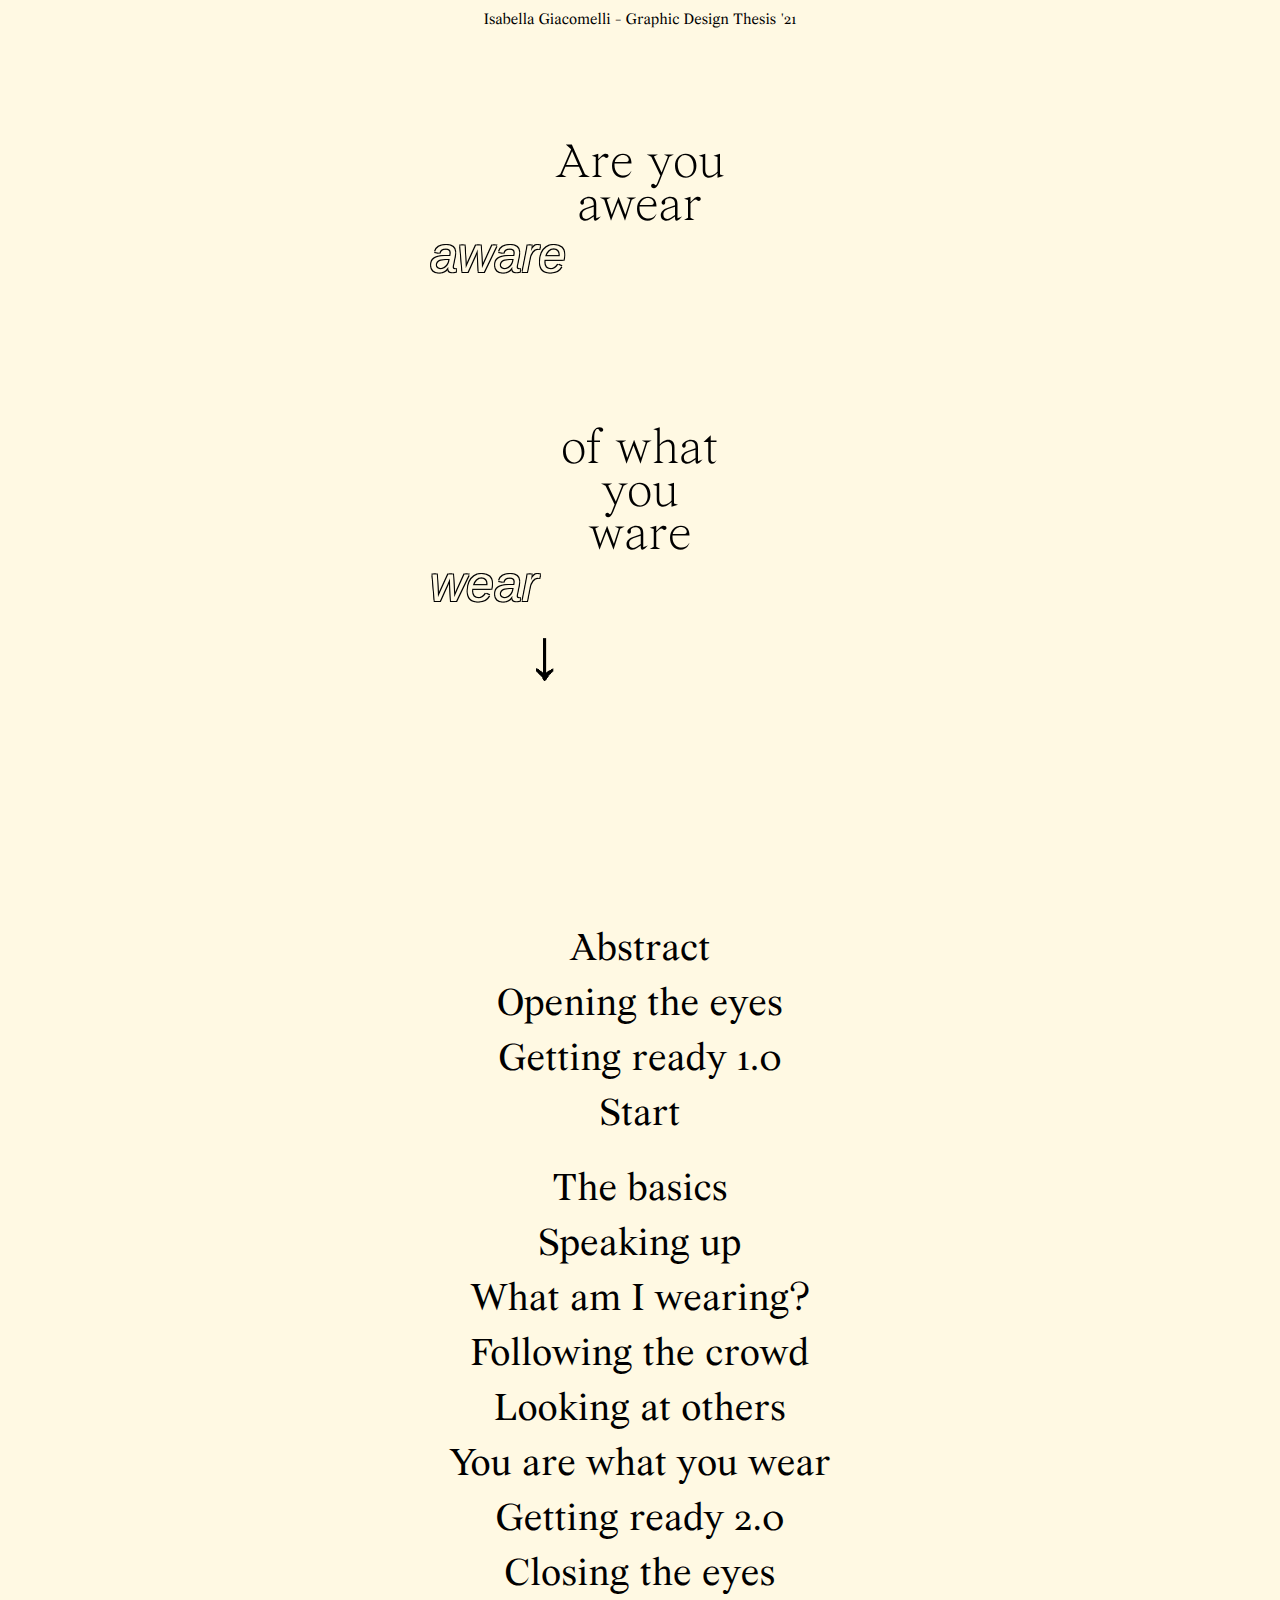
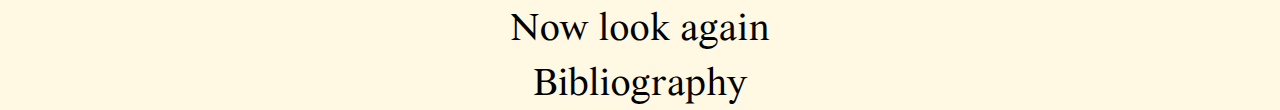
==== index.html @ 8731786d "Update index.html" ====
<!DOCTYPE html>
<html>

  <head>
    <!-- head section -->
    <meta charset="utf-8">
    <title>Are you aware of what you wear?</title>
    <meta name="viewport" content="width=device-width" />
    <link href="index.css" rel="stylesheet" />
    <script src="js/jquery3.5.1.min.js"></script>
    <!-- <link href="https://fonts.googleapis.com/css?family=Libre+Caslon+Text&display=swap" rel="stylesheet">
    <link href="https://fonts.googleapis.com/css?family=Archivo+Narrow&display=swap" rel="stylesheet">
    <link href="https://fonts.googleapis.com/css?family=Chivo&display=swap" rel="stylesheet"> -->
  </head>
  
  <body>

<!-- naar top van de pagina -->

<div class="bg-left"></div>
<section class="bg-container">
<div class="bg-left"></div>
</section>

    <div class="page-header">

    <nav>
<!--       <label for="drop" class="toggle">&#x2630;</label> -->
      <input type="checkbox" id="drop" />
          <ul class="menu">
              <li>
              <li><a href="#Abstract">Abstract</a></li>
              <li><a href="#Opening the eyes">Opening the eyes</a></li>
              <li><a href="#Getting ready 1.0">Getting ready 1.0</a></li>
              <li><a href="#Start">Start</a></li>
              <li><a href="#The basics">The basics</a></li>
              <li><a href="#Speaking up">Speaking up</a></li> -->
              <li><a href="#What am I wearing?">What am I wearing?</a></li>
              <li><a href="#Following the crowd">Following the crowd</a></li>
              <li><a href="#Looking at others">Looking at others</a></li> -->
              <li><a href="#You are what you wear">You are what you wear</a></li>
              <li><a href="#Getting ready 2.0">Getting ready 2.0</a></li>
              <li><a href="#Closing the eyes">Closing the eyes</a></li>
              <li><a href="#Now look again">Now look again</a></li>
              <li><a href="#References">References</a></li>
              <li><a href="#Bibliography">Bibliography</a></li>

          </ul>
    </nav>

    <div id="title-bar">Isabella Giacomelli - Graphic Design Thesis '21</div>
    </div>

      <!-- <div class="video-container">
        <video class="animation" playsinline autoplay muted preload loop><source src="images/opener.mp4"/></video>
      </div> -->

      <div class="landingpage">
        <h1>Are you<br>awear</h1>
        <div class="slide"><span><i>aware</i></span></div><br>
        <h1>of what<br>you<br>ware</h1>
        <div class="slide"><span><i>wear</i></span></div><br>
        <div class="arrowbig" id="slide-1"><img src="images/arrow.png" width="50" height="50"></div>
      </div>


    <div class="flex-container">
      <!-- DO NOT TOUCH BEFORE THIS-->

<div class="chapter chapter-title ">
  <h1>Abstract</h1></a></div>
<div class="panel">

        <p>The body represents an inseparable part of the human body that forms the basis of our being. Clothing is an element that is inextricably linked to humans and distinguishes us from other beings, we are the only creatures who make and wear clothes. We have the option and possibility to purchase a second skin, which can be varied endlessly, which gives us the opportunity to express ourselves visually.<br><br>
        We all dress according certain codes, written and unwritten, that have built-in rules about the message sent by what a person wears and how they wear it. As a general rule, clothing/dress should be chosen according to the type of audience, the event and the purpose. With those three key elements in mind we think of a way to representative in the for ourselves most comfortable way.<br><br>
        We as humans are constantly conscious about our clothing, even though we are not always aware of the decisions we make while dressing. Wearing certain kinds of clothes can affect the way we behave and change the way we think. The way we communicate in a society dominated by visual information is through visual information. When we want to understand our surroundings by visual information, our clothing is one of the most important, it comes a symbol of who you are and what you want.
        </p>
</div>

<div class="chapter chapter-title">
  <h1>Opening the eyes</h1></a></div>
<div class="panel">
  <p>
    From the perspective of a Graphic Designer, my perspective, the role and function of Graphic Design is, and always has been, communication. It contributes to the formation of social and cultural identities. Racial/ethic groups, age groups and gender groups are represented in Graphic Design, as well as how images and texts com- municate with different cultural groups. The meaning of the message within graphics as a form of communication depends on the interpretation both from the narrator and from the recipient.
<br><br>
    Knowing that is a certain form of communication that I use, I became more and more aware of another form of communication that I conscious and un- conscious use to convey a/my message.
<br><br>
    Knowing myself that I have a visual brain I often subconsciously attach a lot of value to visual communicative elements. By reading visually, I receive certain information that contains messages without having added verbal information. The starting point of my research is my own curiosity about telling a message through clothing, how I am aware of this behaviour of my own and how I can (learn to) understand the message sent by others. Through field observations, interviews and experiments with a diverse group of people around me, I think I can discover patterns that are underpinned by theoretical research. What is the origin of clothing, what rules do we adhere to, what certain choices the dressing process contains, why we wear what we wear, what our clothing says about us and how we convey and read this visual information.</i>

<div class="arrowside" id="slide-1"><img src="images/arrow-side.png" width="35" height="35"></div>
<div class="slider">
  <div class="slide, images3" id="slide-1"><img src="images/ik-spiegel.png"></div>
</div>
  <div class="image-footnotes"> Image 1.0: How I see myself before leaving the house, mirror reflection
  </div>
</div>

<div class="chapter chapter-title">
  <h1>Getting ready 1.0</h1></a></div>
<div class="panel">
  <p>
    While getting ready to go outside, I’m passing by 3 different mirrors in my house </a><sup>1</sup>, who all show a different perspective of the way I look because of the light, placement and shape of the mirror. I’m constantly conscious of the way I look, the way others will look at me and this visuali- sation is a freshly made memory in my head.
  <h2>
    Is this outfit representing my mood?<br>
    Am I not to coldly dressed when I go home at night?<br>
    Will this hat be comfortable on the bike?<br>
    Maybe I will cross some acquaintances on my way<br>
    Those shoes are a bit too big<br>
    What if this color combination will bore me after an hour?<br>
  </h2>
<br>

<div class="images"><img src="images/dress-up.jpg">
  <div class="image-footnotes"> Figure 1.0: the dress up process of getting ready for the day
</div>

  <p>
    And a 100 things added to this makes me wonder why I am so aware of what I’m wearing and why it bothers me that everything has to be ‘good’. For me, it is not even about the ‘good looking’ or ‘trendy’ but more about the combination if it fits my mood and the relevant social occasion.<br>
  </p>
  <h2>
    <i>‘Go dress up in a nice way to go to your grandparents today!’<br>
    ‘I’ll wear my chique dress to go out for dinner tonight.’<br>
    ‘Those old jeans are perfect for today’s gardening.’<br>
    ‘Is this outfit weird enough for this art party?’ <br>
    ‘The dress makes the woman.<sup>2</sup>’ <br></i>
  </h2>
    <p>Have you ever noticed that we, conscious or unconscious, dress in a way that suits our surroundings? We adjust our way of dressing to another person, place or event based on written and unwritten dress codes in fashion language. Some of the codes are facts and clearly written but most of them are not factual and even self-acting. Clothing is a way to express ourselves, a way of nonverbal communication, just like spoken language but based on visuals and interpretation.
  </p>
  <div class="image-footnotes">
    — <br><sup>1</sup> The passing mirrors are a representation of the eyes that read physical non-verbal information.<br>
    — <br><sup>2</sup> General things that are mentioned and/or thought in life regarding dressing up.<br>
</div>
</p>
</div>
</div>


<div class="chapter chapter-title ">
  <h1>Start<h1></a></div>
<div class="panel">
  <p>
    Clothing has been created as a need to protect humankind from external climatic conditions and changes (a physical need), adornment and identification (psychological need), and modesty and status (social need). The first traces of dressing can be found 100.000 years BC, this has been shown by the discoveries of ancient cave drawings, statues and remains of the materials used for making the skin covering: clothing.<sup>3</sup> According to archaeologists and anthropologist the first clothes were made from nature elements: grasses and leaves, animal skins and furs and bones and shells. Clothing was draped or tied and leather sew together by needles made out of animal bone. The sewing methods developed over time and individual items we’re made for costumers, followed by inventing the sewing machine, at this time the ready-made clothing industry took off. At a time when visual communication seems to overtake verbal communication, in the way that a visual message is communicated and understood more quickly and easily than an actual verbal message, there is increasing interest in the aspect of clothing as one of the means to achieve this. Clothing and fashion have become a kind of two-unity, in which the form is translated into clothing, which makes fashion more voluminous.
  </p> 

<div class="arrowside" id="slide-1"><img src="images/arrow-side.png" width="35" height="35"></div>
<div class="slider">
  <div class="slide, images3" id="slide-1"><img src="images/slider-.png"></div>
</div>
<div class="image-footnotes">
    Image 2: Oldest trousers, 4,000 years old from China.<br>
    Image 3: Oldest Sweater from 1,7000 years ago found in Norway, 2013.<br>
    Image 4: Left overs from first skirt found. 5,900 years ago.<br>
    Image 5: Oldest bra and panties from 600 years ago. Found in Austria, 2008.
</div><br><br>

  <p>
    <h2><i>'The own body is accidental for human. What he has, he can and can not be. He can adopt very different attitudes towards what he has in terms of physicality. His body and its properties appeal to him to seek and develop the design of his existence in a particular direction. In combination with a personal choice for a way of life, this leads to a specific behavioural pattern.'</i><br>
    Prof. Buijtendijk - de Vrouw.<sup>4</sup>
    </h2>
  </p>
<br><br>
  <p>
    The need for covering the body was followed by human motivation for giving aesthetic meaning/sense to garments. Next to covering and embellishing the body, humans came up with another reason to wear clothing: To communicate in a non-verbal way about their cultural identity including their community or country of origin at any given historical period. A complet set or garments including ornaments and hairstyle was invited: costumes. The costume is the distinctive style of dress of an individual or group that reflects their class, gender, profession, ethnicity, nationality, activity or epoch. The term also traditionally described typical appropriate clothing for certain activities, such as riding costume, swimming costume, dance costume, and evening costume. The appropriate and acceptable costume is subject to changes in fashion and local cultural norms.
  </p>
<br><br>
    <h2><i>'High heels, necked down waistlines, wide shoulder lines and tight skirts. The shops are full of these uncomfortable clothes, in which not to cycle, walk and live a normal life. Fifty years ago we threw off the corset and now it is ready for us again. It seemed so nice to go in the right direction. The fashion was no longer conceived in Paris, but came from the street.'</i><br>
    — Erna van den berg in feminist monthly magazine OPZIJ<sup>5</sup></h2>
<br><br>
    
    <table class="Table">
<tbody>
<tr>
    <td>1. Cultural aspects</td>
    <td>Gender differentiation, social status, religion, contemporary clothing, western dresscode, spread of western styles, ethic and cultural heritage, sports and activity, fashion</td>
</tr>
<tr>
    <td>2. Political issues</td>
    <td>Working conditions in the garments industry, fur</td>
</tr>
<tr>
    <td>3. Life cycle</td>
    <td>Clothing maintenance, laundry/ironing/ storage, non-iron, mending, recycling, global trade</td>
</tr>
</table>
</p>
<div class="image-footnotes"> Figure 2.0: Influencial elements regarding clothing behaviour.</div><br>

  <div class="image-footnotes">
    — <br><sup>3</sup> Clothing refers to items worn to cover the body; terms such as apparel are synonymous. Clothing however must be distinguished from terms such as dress, costume, adornment and fashion which embrace a wider range of items and activities such as body painting and cosmetics. <i>(Encyclopedia of Evolutionary Psychological Science), 2019 Ian Gilligan</i><br>
    — <br><sup>4</sup> De Vrouw was a Belgian-Dutch socialist-feminist magazine, <i>founded by Emilie Claes and Nellie van Kol on June 15, 1893.</i><br>
    — <br><sup>5</sup> OPZIJ Magazine is a radical feminist magazine, <i>founded by Wim Hora Adema (1914-1998) and Hedy d’Ancona (1937) in 1972.</i><br>
  </div>

</div>
</div>





<div class="chapter chapter-title">

  <h1>The basics<h1></a></div>
<div class="panel">
  <p>
  <h2>
    <i>'One is never over-dressed or under-dressed with a Little Black Dress.'</i><br>
    — Karl Lagerfeld
<br><br>
    <t>'What you wear is how you present yourself to the world, especially today, when human contacts are so quick. Fashion is instant language.'<br>
    — Miuccia Prada
<br><br>
    <i>'Style is something each of us already has, all we need to do is find it.'</i><br>
    — Diane von Furstenberg
<br><br>
    <i>'Fashion is the armor to survive the reality of everyday life.'<br></i>
    — Bill Cunningham
<br><br>
    <i>'Anyone can get dressed up and glamorous, but it is how people dress in their days off that are the most intriguing.”</i><br>
    — Alexander Wang
<br><br>
    <i>'I always find beauty in things that are odd and imperfect, they are much more interesting.'</i><br>
    — Marc Jacobs
<br><br>
    <i>'Fashion you can buy, but style you possess. The key to style is learning who you are, which takes years. There’s no how-to road map to style. It’s about self expression and, above all, attitude.'</i><br>
    — Iris Apfel
<br><br>
    <i>'In order to be irreplaceable one must always be different.'</i><br>
    — Coco Chanel
<br><br>
    <i>'Elegance is not standing out, but being remembered.'</i><br>
    — Giorgio Armani
<br><br>
    <i>'The way I dress depends on how I feel. I never have to psych myself up. Usually it just feels like it works.<sup>6</sup>'</i><br>
    — Rihanna
  </h2>
  </p>
</span>

  <p>
    Dress codes are a set of written, and more often unwritten, rules with regard to clothing. They are created out of social perceptions and norms, and vary based on purpose, circumstances, and occasions. Different societies and cultures are likely to have different dress codes, Western dress codes being a prominent example. 
<br><br>
    Dress codes have determined how we dress and what we wear for centuries and have aimed to create a sense of status or uniformity but can also hinder self expression. Throughout history both written and unwritten dress codes have come and gone either from being challenged or phasing out. Zooming in on western dress codes<sup>7</sup> about what kind of clothes are worn for what occasion that are traditionally categorised into formal wear, semi-formal wear and informal wear.
<br><br>

<div class="images"><img src="images/Dresschart.jpg">
  <div class="image-footnotes"> Figure 3.0: First appearance of Fashion’s dress chart, February 1902. British Library.
  </div>
</div>
<p>
    Ceremonial dress, military uniform, religious dress, academic dress and costume that are appropriate for formal occasions and are generally permitted in addition to the respective dress codes known for many and are generally permitted as additional and / or alternative exceptions to the uniformity.
<br><br>
    When our day consists of different situations and occasions, it often happens that we have to switch between certain dress codes, for example between home and at work. This often unconscious ability is the result of cultural adaptation. Certain clothing regulations have built-in rules or signals that indicate which message the clothing we wear communicates and how this message is then read by the recipient. This message provides indications of the wearer's gender, income, occupation and social class, political, ethnic and religious beliefs, attitudes towards comfort, fashion, traditions, gender expression, marital status, sexual availability and sexual orientation. Clothing communicates multiple social messages, including establishing or pretending a particular personal or cultural identity, establishing, maintaining or defying norms and values in social groups, and valuing comfort and functionality.
</p>
<br><br>

<table class="Table">
  <thead>
<tr>
    <th>Formality</th>
    <th>Typical events</th>
</tr>
</thead>
<tbody>
<tr>
    <td>Formal wear i.e. “Full dress”</td>
    <td>Weddings, state dinners and affairs, formal balls, royal events, etc.</td>
</tr>
<tr>
    <td>Semi-formal wear i.e. “Half dress”</td>
    <td>Theatre opening nights, charity balls, holidays etc.</td>
</tr>
<tr>
    <td>Informal wear i.e. “Undress”</td>
    <td>Diplomatic and business meetings, many social occasions, everyday wear</td>
</tr>
<tr>
    <td>Casual wear</td>
    <td>Mostly based on unwritten dress codes</td>
</tr>
</table>
<div class="image-footnotes"> Figure 4.0: Dresscodes.</div>
<br><br>

<div class="arrowside" id="slide-1"><img src="images/arrow-side.png" width="35" height="35"></div>
<div class="slider">
  <div class="slide" id="slide-1">
<table class="Table" style="margin-left:4%">
  <thead>
<tr>
    <th>Formality</th>
    <th>Day</th>
    <th>Evening</th>
    <th>Military</th>
    <th>Ladies</th>
    <th>Supplementary</th>
</tr>
</thead>
<tbody>
<tr>
    <td>Formal wear i.e. “Full dress”</td>
    <td>Morning dress</td>
    <td>White tie</td>
    <td>Full dress uniform</td>
    <td>Ball gown</td>
    <td>Ceremonial dress, religious clothing, folk costumes, orders and medals, etc.</td>
</tr>
<tr>
    <td>Semi-formal wear i.e. “Half dress”</td>
    <td>Black lounge suit</td>
    <td>Black tie</td>
    <td>Mess dress uniform</td>
    <td>Evening gown</td>
    <td></td>
</tr>
<tr>
    <td>Informal wear i.e. “Undress”</td>
    <td>Suit</td>
    <td>Suit</td>
    <td>Service dress uniform</td>
    <td>Cocktail dress</td>
    <td></td>
</tr>
<tr>
    <td>Casual wear</td>
    <td>Anything considered inappropriate for more formal occasions</td>
    <td></td>
    <td></td>
    <td></td>
    <td></td>
</tr>
</tbody>
</table>
</div>
</div>
<div class="image-footnotes"> Figure 4.1: Dresscodes.</div>
</p>

  <div class="image-footnotes">
    — <br><sup>6</sup>Selection of quotes from The 80 Greatest Fashion Quotes of All Time. <i>Harpers Bazaar (2020)</i><br>
    — <br><sup>7</sup> Western dress codes are dress codes in Western culture governing what garments are worn together and in what setting.<br>
  </div>

</div>
</div>




<div class="chapter chapter-title ">
  <h1>Speaking up</h1></a></div>
<div class="panel"> 
<p> 
    The body represents the only support or shelter that a person can rely on, it is an inseparable part of the human body that forms the basis of our being. Malinowski<sup>8</sup> (anthropologist wrote on ethnography, social theory, and field research) says clothes are used for protection while clothes can be functional, like work clothes can offer protection and fit the specific needs of the work environment.(quote) But what kind of meaning do we give to clothes nowadays and what are we communicating with the clothes we wear?
</p>
<br>

<div class="arrowside" id="slide-1"><img src="images/arrow-side.png" width="35" height="35"></div>
<div class="slider">
  <div class="slide, images3" id="slide-1"><img src="images/slider-2.png"></div>
</div>
<div class="image-footnotes">
    Image 6.0: People showing non-verbal communication with their visual appareance and bodylanguage.
</div><br><br>

<p>
    Clothing, dress, is an aspect of non-verbal communication<sup>9</sup>, existing out of clothing as in textile, jewellery, bags, hats and glasses. Clothing communicates nonverbally clues about a persons personality, background and social status, it can demonstrate your culture, mood, level of confidence, interests, age, authority, values and sexual identity.
<br><br>
    Through clothing, non-verbal communication takes the first step in our lives, showing our appearance and representing our subjective inner world. We communicate with others, show acceptance or rejection, make people understand that something is likeable or social through clothing. With clothing, we transfer information between the messenger and the recipient through visual messages such as symbolism or a specific clothing culture. In this way, messages and information about ourselves are visually sent and received. The meaning of the private and public space is linked to clothing, it represents the relationship between person and personality through clothing, which is inextricably linked to the environment and surroundings. By observing and analysing the relationship between person and society, it becomes clear that clothing, and wearing it, belongs to the medium of interaction between body and society. The national, wealth and status background of a particular person can be visually noticeable by wearing certain clothes. In this, certain attitudes and affinities can be pointed to different lifestyles such as specific cultural, professional and artistic.

<div class="images"><img src="images/non-verbal2.jpeg">
  <div class="image-footnotes"> Image 7.0: Goths showing non-verbal communication.
  </div>
</div>

  <div class="image-footnotes">
    — <br><sup>8</sup> Bronisław Kasper Malinowski (Polish: 7 April 1884 – 16 May 1942) was an anthropologist whose writings on ethnography, social theory, and field research were a lasting influence on the discipline of anthropology.</i><br>
    — <br><sup>9</sup> Non-verbal communication is communication that does not involve words, such as body language, tone of voice, and gestures.<br>
  </div>

</div>



<div class="chapter chapter-title ">
  <h1>What am I wearing?<h1></a></div>
<div class="panel">
  <p>
    I am always aware of what I am wearing, even if it is a 'I don't care' kind of day, I am still aware of 'not caring' about my surroundings. We, as humans, are constantly aware of our garments and what we communicate with them towards ourselves and our surroundings<sup>10</sup>.
<br><br>    
    As part of my research I contacted 30 people around me to send in pictures of their looks/outfit 7 days in a row. The only information that I gave them was to send me a picture before leaving their current location with some extra information about their destination. The images combined are giving insights to what the same person is wearing on 7 different days, but also what 30 different people are wearing on the same day.<sup>11</sup>
<br><br>
    Taking in account that this research is done in July 2020, in the middle of a pandemic and summer break. It clearly emerges in this visual study that most of the people work from home or go out to enjoy a hot summer-day.
<br><br>

<div class="img-zoom-container">
  <div class="scroll-image">
    <img id="myimage" src="images/7days-collage-all.png"></div>
    <div id="myresult" class="img-zoom-result"></div>
  </div>
  <div class="image-footnotes"> Image 9.0: Outfits before leaving the house, 30 people, 7 days.
  </div>

<!-- <div class="arrowside" id="slide-1"><img src="images/arrow-side.png" width="35" height="35"></div>
<div class="img-zoom-container">
  <div class="slider">
  <div class="slide, images3" id="slide-1"> <img id="myimage" src="images/7days-collage-all.png"></div>
</div>
  <div id="myresult" class="img-zoom-result"></div>
  <div class="image-footnotes"> Image 9.0: Outfits before leaving the house, 30 people, 7 days.
  </div>
</div> -->

<p>
    By asking to take a picture before going out of the house and mention the destination this gives me, the reader of the images, enough information and space to analyse the unconscious clothing behaviour. Questions asking while reading the images:
<h2>
    Who is the person?<br>
    Where is the person?<br>
    What is the time?<br>
    What is the weather like?<br>
    What is their destination?<br>
    What is the person wearing?<br>
    Does it look comfortable?<br>
<br><br>
    Overarching:
<br>
    is the person aware of what they are communicating with the clothing?
</h2>
  </p>

  <p>
<div class="arrowside" id="slide-1"><img src="images/arrow-side.png" width="35" height="35"></div>    
<div class="slider">
  <div class="slide, images3" id="slide-1"><img src="images/7days22.jpg"></div>
</div>
    <div class="image-footnotes">
    Image 9.0: Outfit before leaving the house, 7 days, Sep
    <br><br> Sep - Monday
<br>
    <i>“Okay my day consists of a meeting and skating, so it shouldn’t be too crazy and comfy. I like light, simplistic clothes, so usually a white shirt and light pants. Airforce 2 are SB’s, so perfect for skating. Since I am going to the skate park later, I brought a sweater (of course also light). And to top it off 2 lil chains for the bling”</i>
<br>
    <br> Sep - Tuesday
<br>
    <i>"Today I was editing at home. That was in my pyjamas, so no photo in the morning today. It is also a hot day, so I am wearing my shorts. Of course a white shirt and nice slippers. I go to Jens so I don't have to wear fancy shoes. And as always my lil bling.”</i>
<br>
    <br> Sep - Wednesday
<br>
    <i>"Had no obligations all day and it was going to be 29 degrees, so definitely wanted shorts. White shirt of course, but with a black edge that matches the socks. High socks because I went skating and that helps against shinners (when your board hits your shins). You don't see the bling, but it is there of course.”</i>
<br>
    <br> Sep - Thursday
<br>
    <i>"Here's today's outfit. Today another meeting, so not too crazy. The weather forces me to wear the same pants. Blouse because of the heat, nice and loose. Black airforce to match the blouse.”</i>
<br>
    <br> Sep - Friday
<br>
    <i>"Was very hot, so went swimming and boating in the ice. Therefore also wear swimming trunks and slippers. Loose blouse to take less heat too.”</i>
<br>
    <br> Sep - Saturday
<br>
    <i>"Yesterday in the morning I first went to the dentist and then spent the day working at Dries's work. The point here was that my outfit was not too warm and was allowed to get dirty”</i>
<br>
    <br> Sep - Sunday
<br>
    <i>-</i>
  </div>
<br><br>

<div class="arrowside" id="slide-1"><img src="images/arrow-side.png" width="35" height="35"></div>
<div class="slider">
  <div class="slide, images3" id="slide-1"><img src="images/7days14.jpg"></div>
</div>
<hr><div class="arrow-right"></div>

<div class="image-footnotes">
    Image 9.1: Outfit before leaving the house, 7 days, Lilo<br> Lilo - Monday
<br><br>
    <i>"Today I work all day via Skype. So hence: comfortable at the bottom and representative at the top. I wear a Carhartt long-sleeve, basic but with a striking color. I work for a (sports related) clothing brand, so I have to be careful not to wear competing brands. I also wear my daily jewellery and basic make-up. The pants I wear are super comfy and my socks with faces on them I don't think need any explanation…”</i>
<br><br>
    Image ... ,<br> Lilo - Tuesday
<br>
    <i>"Due to the nice weather it is time for a dress. Today I am going to work somewhere with 2 friends so I like to put a little more attention into my outfit by means of this hat and matching shoes.”</i>
<br><br>
    Image ... ,<br> Lilo - Wednesday
<br>
    <i>"Last morning I overslept ... oops. I had another Skype day, and it's hot today. Little thought about, but again a comfy bottom representative top. As long as I survive the heat!”</i>
<br><br>
    Image ... ,<br> Lilo - Thursday
<br>
    <i>I'm going to work at Maxim.  He shares a studio space with friends.  It is only very hot inside so I have taken this into account</i>
<br><br>
    Image ... ,<br> Lilo - Friday
<br>
    <i>"We went sailing on Reeuwijkse plassen. I was with Max, his brother and their mother. I was wearing a light dress (same as Wednesday), with my bikini underneath and a hat. For shoes, I wore "airy" Nike sneakers.”</i>
<br><br>
    Image ... ,<br> Lilo - Saturday
<br>
    <i>"For today: the jumpsuit that I bought with you! I (unfortunately) have to go into the center to buy a few things. Tonight I see a friend, but there are no clear plans yet.”</i>
<br><br>
    Image ... ,<br> Lilo - Sunday
<br>
    <i>"And then I saved a bad outfit for last. My summer clothes are running out haha. Well, I don't have to go anywhere today, because I have another Skype working day from home.”
</i>
  </div>
<br><br>

  <p>
    Both Lilo's and Sep's process (see figure …..) show that the choice of clothing originated from several different elements like activity, destination, weather, comfort, mood, time, surroundings and overall: style.
  </p>
<br>
  <h2>
    Nice weather > time for a dress<br>
    Meeting others > more effort and attention for outfit<br>
    Overslept > less time > comfortable<br>
    Full day of different activities > something easy that suits all<br>
    Not going out > something not really representative<br>
    Meeting + sports > not to crazy and comfortable<br>
    Hot and nothing special > light and easy<br>
    Online meeting > representative at the top, comfortable at the bottom<sup>12</sup><br>
  </h2>
<br>

<div class="arrowside" id="slide-1"><img src="images/arrow-side.png" width="35" height="35"></div>
<div class="slider">
  <div class="slide, images3" id="slide-1"><img src="images/7days17.jpg"></div>
</div>
<div class="image-footnotes">
    Image 9.1: Outfit before leaving the house, 7 days, Marjolein<br>
</div><br><br>

<div class="arrowside" id="slide-1"><img src="images/arrow-side.png" width="35" height="35"></div>
<div class="slider">
  <div class="slide, images3" id="slide-1"><img src="images/7days15.jpg"></div>
</div>
<div class="image-footnotes">
    Image 9.1: Outfit before leaving the house, 7 days, Linda<br>
</div><br><br>

<div class="arrowside" id="slide-1"><img src="images/arrow-side.png" width="35" height="35"></div>
<div class="slider">
  <div class="slide, images3" id="slide-1"><img src="images/7days3.jpg"></div>
</div>
<div class="image-footnotes">
    Image 9.1: Outfit before leaving the house, 7 days, Denzel<br>
</div><br>

  <p>
    In many cases, these ever-changing elements influence most of the choice of clothing we choose to wear. In some cases, however, there is one specific element that takes over: style. (see figure ....) When the choice of clothing is a continuation of a conscious process in which personal rules are adhered to, influencing elements from outside will be less visible.<br><br>

    In figure 10..marjolein shows repetitive behaviour, conscious or unconscious, both the location and the body language are almost identical on all 7 days. This is the same case for figure… In figure .... and .... ,besides style, more elements play a role, which can be seen in small changes in clothing or the environment. There are still some rules of their own here, but these seem to be more flexible when it comes to comfort and surroundings.<br><br>

  <div class="arrowside" id="slide-1"><img src="images/arrow-side.png" width="35" height="35"></div>
  <div class="slider">
  <div class="slide, images3" id="slide-1"><img src="images/7days2.jpg"></div>
</div>
<div class="image-footnotes">
    Image 9.1: Outfit before leaving the house, 7 days, Anouk<br>
</div><br><br>

<div class="arrowside" id="slide-1"><img src="images/arrow-side.png" width="35" height="35"></div>
<div class="slider">
  <div class="slide, images3" id="slide-1"><img src="images/7days16.jpg"></div>
</div>
<div class="image-footnotes">
    Image 9.1: Outfit before leaving the house, 7 days, Marieke<br>
</div><br><br>

<div class="arrowside" id="slide-1"><img src="images/arrow-side.png" width="35" height="35"></div>
<div class="slider">
  <div class="slide, images3" id="slide-1"><img src="images/7days20.jpg"></div>
</div>
<div class="image-footnotes">
    Image 9.1: Outfit before leaving the house, 7 days, Rosalie<br>
</div><br>

  <p>
    A contrasting visual communication is found in figures …. Style is still visible in the clothing but there are multiple elements that influenced the dressing process, like the weather, work, location. The week was more diverse what resulted in different ways of dressing.<br><br>

    What is immediately noticeable in these images is that the first two days contain a lot of motivation to dress nicely. This concerns various reasons, both objective and subjective, such as: clean laundry, rested, fresh start. Only 13 people out of the 30 made it to the last day.<sup>13</sup><br><br>

    In day 3 (see figure ….) the the common element that the participants consciously thought about in this photo is the weather. The temperature was high on this day and this makes us want to cool down automatically, for example by wearing light and airy clothing. The number of items of clothing is kept to a minimum, which can also be a reaction to 'no time' in the morning because we want to be part of the warm weather early on the day. This is an element that happens mostly unconscious based on multiple of elements like comfort, weather, time and destination.<br><br> 

    When the temperature rises, we tend to put less time and energy into our clothes. Simply because it is too hot and not necessary, we subconsciously put less energy into dressing ourselves. Because the participants mentioned their location and destination when sending the photo, it became clearly visible that we put more effort in getting ready when the destination is not the ordinary. Most of the time when the thoughtful process of dressing is done with awareness and purpose, comfort in our clothing and the corresponding body-language will show more confidence.<br><br>

    Coming back to the main thing I was questioning before receiving the photo’s: <h2>is the person aware of what they are communicating with the clothing?</h2>
  <p><br>
    Throughout the 7-day experiment the people asked became more aware of the why's of what they are wearing. This shines more light on the unconscious part of dressing, it became part of their routine to ask certain questions (see figures ….) in the process of getting ready. Comfort is one of the key elements in this process, and clearly visible, though discomfort is harder to recognise. When looking at those people on the images and reading the clothing, as readers we interpreted the information being communicated from our own perspective which is based on our values and experiences. Because the message is presented by the bringer from their own perspective and then read from a different perspective by the reader, it regards a two-way visual communication.
  </p>
</p>

  <div class="image-footnotes">
    — <br><sup>10</sup> The selection of participants consists of people I have met through various paths, this combination of people in a certain way reflects my position within the subject of mainly unwritten and unconscious clothing choices.</i><br>
    — <br><sup>11</sup> Taking in account that this research is done in July 2020, in the middle of a pandemic and summer break. It clearly emerges in this visual study that most of the people work from home or go out to enjoy a hot summer-day.<br>
    — <br><sup>12</sup> Elements of analysis made from the 7-day experiment with 30 participants.<br>
    — <br><sup>13</sup> In retrospect it emerged that the participants who did not complete the experiment were not consciously engaged in their own dressing process.<br>
  </div>

</div>
</div>



<div class="chapter chapter-title ">
  <h1>Following the crowd<h1></a></div>
<div class="panel">
  <h2>
    <i>'Fashion clothing is always group clothing, in which one participates in a personally experienced manner.'</i><br>
    - Prof. Buijtendijk<sup>14</sup>
<br><br>
    <i>'Within each group there is the possibility of a conventionally determined latitude in which one expresses one's personality.'</i><br>
    - René König<sup>15</sup>
  </h2>
<br>

  <p>
    Clothing is an element that is inextricably linked to humans and distinguishes us from other beings, we are the only creatures who make and wear clothes. We have the option and possibility to purchase a second skin, which can be varied endlessly, which gives us the opportunity to express ourselves visually. We are born equal, after which there is a direct escape from that equality by distinguishing ourselves and thereby proving our own individuality.<br><br> 

    Relatively closed groups include members who adapt their behaviour and actions to each other, creating group behaviour. Dressing behaviour is part of this, making it recognisable to be part of a group identity that communicates something to the 'outside world'. To be seen in groups such as: teenagers, artists, students, business people, hipsters, creative, etc. Within the prevailing group identity, there is also an individual identity based on, for example, taste, adaptability or excitement. However, it almost always falls within the standards of the group the individual wants to be a part of.<br><br> 

    Through a certain way of dressing, group members use a form of non-verbal communication that visually clarifies their standards and values. This way of communication creates an opportunity to convey specific personal, social and conventional views on values, aesthetic criteria and ideas. These emphasise something about the social position and diversity of both the entire group and the members of the particular group concerned. Clothing indirectly presents various social events in society, providing insights into the way of life in a particular time, shaped by rules in combination with fashion.<br><br> 
</p>

<div class="images"><img src="images/Solomon.gif">
  <div class="image-footnotes"> Figure 5.0: The Asch experiment, 1951</div>
</div>

<p>
    Solomon Asch<sup>16</sup> conducted an experiment to investigate the extent to which social pressure from a majority group could affect a person to conform. Participants were first shown the first image of a stick, after which they had to point to the same stick in the second image.<br><br> 

    This example illustrates how group formation can work in practice: if your environment makes a decision and goes in a certain direction, it feels natural and comfortable to go along with it. This human conformation behaviour has two reasons: because they want to be part of a group, want to fit (normative influence) and because the group contains more information (informative influence).<sup>17</sup> <br><br> 

    Complete uniformity of a group leads to uniformity. This is visually striking when certain people within activities are consciously equalised within activities, such as soldiers, members of brass bands, majorettes, nurses, flight attendants, police officers. The recognisability of the clothing is the visual power of group behaviour and what this radiates. In contrast to fashion, which moves with the times, uniformity is the capacity for recognisability and constant form. In a broader sense, the difference between uniform and fashion is the contrast between tradition and culture. Desire for certainty with appropriate strict rules represents tradition, in which forms of change are avoided. <br><br> 
</p>

<div class="arrowside" id="slide-1"><img src="images/arrow-side.png" width="35" height="35"></div>
<div class="slider">
  <div class="slide, images3" id="slide-1"><img src="images/slider-3.png"></div>
</div>
<div class="image-footnotes">
    Image 12: Group Hawaiian men dressed uniformal.<br>
    Image 13: Punk dresscode subculture.<br>
    Image 14: Skate kids in mid90’s movie.<br>
    Image 15: Sensation white, white dresscode applied.<br>
    Image 16: Street filled with people dressed in orange, traditional holiday celebrating the kings birthday, the Netherlands.<br>
</div>

<p>
    Contrasting with this is the insecurity of man and the fundamental existence where fashion is experienced as a helpful element. These forms of traditional or cultural orientation can be found in different social groups that express themselves visually.<br><br> 

    Important factors in the development of fashion are rivalry and competition, which arise when there is clear group formation and class differences. The group wants to distinguish itself through clothing and behavioural patterns and thus radiate a certain exclusivity. This development in fashion led to prestige economics and demonstrative consumption associated with a welfare state. Consumption behaviour arises through free time and money, which causes a visible drift of social groups, each of which differs from the other in different ways. The upper layer of society can be described as the elite next to less economically wealthy groups. Both groups represent themselves, influenced by fashion, in a different way and can be named ‘Communities of style’<sup>18</sup>. Communities of style indicates a group sharing an identity, we belong to many different communities of style. Families, school buddy's, music groups, ethic and cultural groups. Communities of style have to do with shared values and shared experiences, about specific activities that people like doing together, the ways how people think.<br><br>

  <div class="image-footnotes">
    — <br><sup>14</sup> Frederik Jacobus Johannes Buytendijk <i>(Breda, April 29, 1887 - Nijmegen, October 21, 1974)</i> was a Dutch physician, psychologist and author.<br>
    — <br><sup>15</sup> René König <i>(5 July 1906 – 21 March 1992)</i> was a German sociologist. He was very influential on West German sociology after 1949. Wrote: A La Mode: On the Social Psychology of Fashion.<br>
    — <br><sup>16</sup> Solomon E. Asch <i>(1907)</i> was a pioneer of social psychology. Born in Warsaw, Poland, moved to the United States in 1920 and received a Ph.D. from Columbia University in 1932.<br>
    — <br><sup>17</sup> Normative Influence is conformity based on one’s desire to fulfil the expectations of others and gain acceptance. Informational influence is conformity under acceptance of evidence about reality which has been provided by others. <i>(Myers, 2009)</i><br>
    — <br><sup>18</sup> Communities of Style examines the production and circulation of portable luxury goods throughout the Levant in the early Iron Age (1200–600 BCE). In particular it focuses on how societies in flux came together around the material effects of art and style, and their role in collective memory. <i>(Marian H. Feldman, 2014)</i><br>
  </div>
</div>
</div>


<div class="chapter chapter-title">
  <h1>Looking at others<h1></a></div>
<div class="panel">
  <p>
    Modern people are constantly trying to understand you through reading visual information. When we look at another person, we do not just look at their clothes, we try to see the information under it. Our clothes communicate, in the same way that symbols do, like an extension of our body language.<br><br> 

    The way we communicate in a society dominated by visual information is through visual information. When we want to understand our surroundings by visual information, our clothing is one of the most important, it comes a symbol of who you are and what you want. You are able to faster communicate your message through clothing than with words. Our brain is unconsciously trained to read visual language better and faster than spoken and/or written language.<br><br> 
</p>

<div class="images"><img src="images/icecream.jpeg">
  <div class="image-footnotes"> Image 17.0: Reading non-verbal communication in a comparing way. 
  </div>
</div>

<p>
    Our society has developed and the amount of people we meet in a day has increased a lot and so has the amount of visual information that we have to process. Everyday we perceive thousands of different images, all this information has to be stored somewhere, otherwise every morning we have to start all over again. Our brain categorises, it maps former experiences, therefore it understands the connection between different kinds of clothing and the person wearing them. The information our brain is giving us, is not always true, but it is the information our brain is giving us. The information that fits with earlier experienced similar situations.<br><br> 

    How our brain constructs the way we feel or behave and makes decisions in a certain situation is called priming, studied by John A. Bargh in 1996. It when our exposure to a certain stimulus influences our response to a subsequent stimulus, without any awareness of the connection. These stimuli are often related to words or images that we see during their day-to-day lives. Images can put thoughts and feelings in our subconscious and can change our behaviour. We can behave in certain manners based on the things we have read, heard en watched.<br><br></p>

<div class="arrowside" id="slide-1"><img src="images/arrow-side.png" width="35" height="35"></div>
<div class="slider">
  <div class="slide, images3" id="slide-1"><img src="images/slider-4.png"></div>
</div>
<div class="image-footnotes">
    Image 18: Flog of birds.<br>
    Image 19: Flog of sheep.<br>
    Image 20: Group of fish.
</div>

<p>
    When we don't know how to behave, we are learning what is right to do by looking at our surroundings, it can be an automatic kind of response to do the same thing as the conspecifics around you. Mimicry can cause bonding, liking and feeling. Behaving in the same way as people around you produces a feeling of union and liking for the group and the group effort. This group formation has been visually recorded by the ongoing ‘Exactitudes’ project. Photographer Ari Versluis and stylist Ellie Uyttenbroek
    run Exactitudes, a project that visually recorded of more than three thousand neatly differentiated social types the artists have documented over the last twenty years.<br><br> 
  </p>

<div class="arrowside" id="slide-1"><img src="images/arrow-side.png" width="35" height="35"></div>
<div class="slider">
  <div class="slide, images3" id="slide-1"><img src="images/slider-5.png"></div>
</div>
<div class="image-footnotes">
    Image 21: Exactitudes, groups of people uniformly dressed following their own, mostly, unwritten dresscodes.
</div>

  <div class="image-footnotes">
    — <br><sup>19</sup> Since people spend more time online, the amount of people ‘crossing’ each other has increased compared to pre-internet times.<br>
    — <br><sup>20</sup> John A. Bargh <i>(1955)</i> is a social psychologist focussing on automaticity and unconscious processing as a method to better understand social behavior.<br>
    — <br><sup>21</sup> In evolutionary biology, mimicry is an evolved resemblance bet- ween an organism and another object. Mimicry can evolve between different species, or between individuals of the same species.<br>
  </div>

</div>



<div class="chapter chapter-title ">
  <h1>You are what you wear<h1></a></div>
<div class="panel">
  <p>
    We as humans are constantly conscious about our clothing, even though we are not always aware of the decisions we make while dressing. To gain more information about the conscious and the unconscious decisions I decided to ask 5 simple questions to people who are part of different groups in society that have, in a way, their own written and unwritten dress codes. The questions asked are simple and direct, they are about everyday choices that have become part of their thinking pattern.
  </p>

  <h2>
    1. What is your favourite kind of outfit to wear?<br>
    2. What is your most comfortable outfit to wear?<br>
    3. What kind of outfit would you wear to show off?<br>
    4. What would you rather not wear?<br>
    5. What kind of outfit would you rather not be seen in?<br>
  </h2><br>

<div class="arrowside" id="slide-1"><img src="images/arrow-side.png" width="35" height="35"></div>
<div class="slider">
  <div class="slide, images3" id="slide-1"><img src="images/slider-6.png"></div>
</div>
<div class="image-footnotes">
    Image 22: Screenshots of video-interview with 10 participants.
</div>

  <p>
    Put table with awnsers<br><br>

    What was immediately noticeable when asking the first two questions was that people mostly answered automatically, this seems to go unconscious in a certain kind of ‘automatic mode’. With the third question people became more aware of what they were saying, conscious thinking played a bigger role here, this links back to the process of putting more effort in dressing. Questions four and five balance somewhere in the middle, the participants were conscious about what they would not wear or would rather not been seen in, however, this process is often unconscious. Thinking about what you would rather not wear has to do with certain aspects of written and unwritten dress codes that are coded in your behaviour and surroundings, based on this there will form a personal dress code.
  </p><br>

Table insert !!!!!!!!

  <h2><i>
    “There is a lot of stuff I would not wear because of the connotation of it or when it's not aesthetically pleasing.”<br>
    "I would not feel comfortable wearing something knowing that it's not my style anymore.”<br>
    "It is embarrassing to wear something that is openly connected to being not sustainable and/or child labour.”<br>
    "The origin is a way bigger embarrassment to me that how it looks.”<br>
    "It depends on the activity.”<br>
    "The best kind of outfit I feel like a character in.”<br>
    "If I see a lot of people doing it, I stay away from it and let me try something else.”<br>
    "I would not want to be seen in anything that my parents used to dress me in when I was younger. Growing up in India there is a big difference between what you are required to wear and what you really want to wear.”<br>
    "I would not wear white trousers because that is typically Dutch. Especially in the summer, all the white trousers come out.”<br>
  </i></h2><br>

  <p>
    During the Q&A in a digital/online lecture about communication of clothing given by Diana N’Diaye<sup>22</sup>, curator at the Smithsonian Center for Folklife and Cultural Heritage, the following question is being asked: “Describe an article of dress, an accessory you wear or a hairstyle that defines who you are or where you are from.”
  </p>

<div class="arrowside" id="slide-1"><img src="images/arrow-side.png" width="35" height="35"></div>
<div class="slider">
  <div class="slide, images3" id="slide-1"><img src="images/lecture-communicate.png"></div>
</div>
<div class="image-footnotes">
    Image 21.0: Answers given in Q&A by multiple participants, 2016.
</div>

  <p>
    The participants in the lecture have diverse backgrounds and wear different cultures, which provides answers that are based on rules within the social groups of which they belong. What is completely self-evident to someone in one culture is unthinkable for someone in another culture. In the answers given in the Q&A, certain topics clearly emerge: comfort, fashion, style, symbolism and above all culture. The above elements can exist independently but also be combined, this is an unconscious self-learned process in which conscious choices are made. These topics are all part of psychological processes that take place at the time of getting dressed.
  </p>

<div class="images"><img src="images/Enclothedcognition.jpg">
  <div class="image-footnotes"> Image 22.0: Visualisation of Enclothed Cognition.</div>
</div>

  <p>
    The term "unclothed cognition" discribes the systematic influence that clothes have on the wearer's psychological processes. A combination of symbolic meaning and the psychological experience of wearing the clothes, constantly reminding what those clothes represent. Cognitive psychologists Hajo Adam and Adam Galinksy<sup>23</sup> from Northwestern University came up with this term after questioning if clothes affect our basic psychological processes and the way that we behave in the world. Followed by examining the psychological and performance-related effects that wearing specific articles of clothing have on the person wearing them. Human thought processes are based on physical experiences who are associated with abstract concepts, like those generated by the clothing we wear. Simply said: we think differently based on the clothes we wear.<br><br>

    Damhorst (1995) suggest this model, which places clothes in contexts of the materials and their condition (inner circles); how the clothing sits on the body (likes shapes and patterns); the body of the wearer (its size and movement); the social relationships and shared visual rules as part of changing different cultural contexts.<br><br></p>

<div class="images"><img src="images/damhorst.jpg">
  <div class="image-footnotes"> Figure 7.0: Damhorst’s model of clothes in
context</div>
</div>

<p>
    Wearing certain kinds of clothes can affect the way we behave and change the way we think. By putting on clothing it essentially becomes who you are, it carries moods and abilities that exist outside of you into your bloodstream and brain, at least temporarily. There are many reasons why we dress in a certain way, why we pick one cut, colour and fit and not the other. One of the reasons is the way that we were raised and the things that were exposed during that time. There is less comparison in the mind when you are young so everything shown and learned has a crucial effect, we tend to pick garments that our parents were wearing. Our taste in clothes comes from a subconscious place, what makes it obvious that our parents, or the people we grew up with, affect multiple elements that influence our choice in clothing. Next to this we tend to choose for comfort, safety & security.<br><br>
  </p>

    <div class="image-footnotes">
    — <br><sup>22</sup> Diana N’Diaye is a curator at the Smithsonian Center for Folklife and Cultural Heritage.<br>
    — <br><sup>23</sup> 'As a first test of our enclothed cognition perspective, the current research explored the effects of wearing a lab coat. A pretest found that a lab coat is generally associated with attentiveness and care- fulness. Thus, the current research suggests a basic principle of en- clothed cognition—it depends on both the symbolic meaning and the physical experience of wearing the clothes.’ <i>(Journal of Experimental Social Psychology, Hajo Adam and Adam D.Galinsky, 2012)</i><br>
  </div>

</div>
</div>



<div class="chapter chapter-title ">
  <h1>Getting ready 2.0<h1></a></div>
<div class="panel">
  <h2>
    Now ask yourself before getting ready:<br>
    How am I feeling today?<br>
    How do I want to feel today?<br>
    Where am I going?<br>
    Who am I going to see?<br>
    Who am I?<br>
    Who do I think I am?<br>
    What can I wear?<br>
    What can't I wear?<br>
    What should I wear?<br>
    What shouldn't I wear?<br><br>

    And now when you are ready:<br>
    Are you ready to be looked at?<br>
    Are you sending the messages you want?<br>
    Are you telling the world who you are, who you want to become and what you want in life?
  </h2><br>
  <p>
  The simple act of waking up in the morning and choosing to be a certain way and deciding what will go on your body is one of the most decisions that you will make everyday in your life. If you can wake up in the morning and make a decision about what it is you want to be, through one thing that is the most obvious form of self expression, and the extension of who you are as human beings you become to realise that anything is possible simply because you have chosen to be.<br><br>

  If our clothing is an extension of who we are and we neglect it, we discourage it and we are not true to it ultimately we are taking away and we are denying who it is we choose to be as human beings.
  </p>
</div>
</div>


<div class="chapter chapter-title ">
  <h1>Closing the eyes<h1></a></div>
<div class="panel">
  <p>
    If the receiver’s code of interpretation is different from the sender’s code of communication, misinterpretation happens. Consciously constructing, assembling, and wearing clothing to convey a social message is determined by the current fashion within a particular culture. The rate of change of fashion varies, clothes and its accessories within months or days, especially in small social groups or in communications media-influenced modern societies. Bigger changes, taking more time, money, and effort to effect, may span generations.<br><br>

    What external and internal factors influence our pick of clothing? When fashion changes, the messages visual communicated by clothing change. The context changes you. You can be a different person in different places with certain values and behaviours, called situation identities. When your mind is set towards a specific place, thinking about it will influence your decisions about the clothing you put on.<br><br>
  </p>
    <h2>So how do we, regarding to (un)written dresscode, (un)conscious communicate with clothing?</h2><br>
    <p>
    We all dress according certain codes, written and unwritten, that have built-in rules about the message sent by what a person wears and how they wear it. As a general rule, clothing/dress should be chosen according to the type of audience, the event and the purpose. With those three key elements in mind we think of a way to representative in the for ourselves most comfortable way. Clothing represents meaning that can be interpreted in many ways based on references and culture. Cultures and styles are dresscode particularly to a community shoes that there is a community of dress, once you go out of this community it can become something people don’t accept and then we mostly automatically adapt to that because we learn to adapt to a new dresscode whenever we go to different places. Observing how people react on how people dress in different places makes us aware of the dresscode that is active at a specific place. We save memories from an age of 5 that unconscious influence our mental processes of what we want and don’t want to wear.<br><br>

    We change our looks by setting a goal, doing this can form us into different shapes that have their own kind of identity. Those goals are forming by not actually consciously knowing and/or thinking about them and then integrate in our clothing behaviour. This is why we, with or without conscious, not only adjust our looks to written dress codes but also to unwritten dress codes.<br><br>

    While doing different types of research I became aware of my own position and attitude towards the communicative aspect of clothing in our daily lives. My way of looking has become more conscious and I notice that I receive more non-verbal communicative signals, let them digest mentally before the information will change to unconsciousness behaviour. By consciously analysing people’s clothing behaviour, connected to specific information about the origin and destination, I become more advanced in reading a message being told in a non-verbal way.<br><br>
  </p>
</div>
</div>


<div class="chapter chapter-title ">
  <h1>Now look again<h1></a></div>
<div class="panel">
  <p>
    I am fascinated by the psychological process behind people’s clothing choices, analysing this is like reading an image combined with vibrant social aspects. This is the main topic that I want to delve into by doing research from my own perspective, using my eyes as a camera that recognises, stores and processes certain elements of visual communication.<br><br>

    For the last few months, since March 2020 I’ve been recording small random clips with an older digital camera. Doing this became natural and now recording with the camera feels like using another eye that reads visual information without me being aware of it the moment while recording. I started analysing the clips to distract a pattern based on the key elements within the psychological process of decision making while getting dressed.  
  </p>

<div class="arrowside" id="slide-1"><img src="images/arrow-side.png" width="35" height="35"></div>
<div class="slider">
  <div class="slide, images3" id="slide-1"><img src="images/slider-7.png"></div>
</div>
<div class="image-footnotes">
    Image 22: Screenshots of 'Chameleon', video-essay.
</div><br>

  <div class="video-responsive">
    <iframe width="420" height="315" src="https://www.youtube.com/embed/OCv7ebZGfEM" frameborder="0" allowfullscreen></iframe>
<div class="image-footnotes">
    Video 5: 'Chameleon', video-essay.
</div>
</div>
</div>


<div class="chapter chapter-title ">
  <h1>Bibliography<h1></a></div>
<div class="panel">
    <h2> Images </h2>
  <div class="image-footnotes">
    Author, G., 2015. <i>10 Oldest Pieces Of Clothing And Accessories In The World.</i> [online] Toptenz.net. Available at: <https://www.toptenz.net/10-oldest-pieces-clothing-accessories-world.php> [Accessed 1 December 2020].<br><br>

    Baird N'Diaye, D., 2020. <i>What Does Clothing Communicate?.</i> [online] Youtube.com. Available at: <https://www.youtube.com/watch?time_continue=2&v=MnaSgPMKUm0&feature=emb_logo&ab_channel=SmithsonianEducation> [Accessed 1 December 2020].<br><br>

    Commons.wikimedia.org. 2020. <i>Dress Chart (Fashion)</i> - Wikimedia Commons. [online] Available at: <https://commons.wikimedia.org/wiki/File:Dress_Chart_(Fashion)_1902.jpg> [Accessed 1 December 2020].<br><br>
    
    Downey, J., 2020. <i>The 93% Impact Of Nonverbal Communication.</i> [online] Verysmartgirls.com. Available at: <http://verysmartgirls.com/relationship-communication-skills/the-93-impact-of-nonverbal-communication/> [Accessed 1 December 2020].<br><br>
    
    Kronkeling. 2019. <i>Nederlands Fotomuseum Geeft Foto's Weg Van Otto Snoek - Fotografieblog Kronkeling.</i> [online] Available at: <https://www.kronkeling.com/2017/02/nederlands-fotomuseum-geeft-fotos-weg-van-otto-snoek/> [Accessed 1 December 2020].<br><br>
    
    Google Arts & Culture. 2020. <i>Explore Traditional Clothing From Around The World - Google Arts & Culture.</i> [online] Available at: <https://artsandculture.google.com/theme/-gLSnpTzzdkwJw> [Accessed 1 December 2020].<br><br>
    
    Innovate. 2018. <i>The Asch Line Conformity Tests - Innovate.</i> [online] Available at: <https://www.futurescienceleaders.com/yvr2/2018/11/14/the-asch-line-conformity-tests/> [Accessed 1 December 2020].<br><br>

    Kwerfeldein. 2014. <i>Otto Snoek: Sensation - Kwerfeldein – Magazin Für Fotografie.</i> [online] Available at: <https://kwerfeldein.de/2014/04/27/otto-snoek-sensation/> [Accessed 1 December 2020].<br><br>

    C-mine.be. n.d. <i>Post Uit Hessdalen | C-Mine.</i> [online] Available at: <https://www.c-mine.be/evenement/post-uit-hessdalen> [Accessed 1 December 2020].<br><br>

    Lookintohawaii.com. 2020. <i>Duke Kahanamoku - The Original Beach Boy - Information.</i> [online] Available at: <https://lookintohawaii.com/hawaii/45061/duke-kahanamoku-original-beach-boy-information-all-islands-hi> [Accessed 1 December 2020].<br><br>

    Lunn, O., 2019. <i>The 90S Skate Looks And Brands That Inspired Jonah Hill’S ‘Mid90s’.</i> [online] I-d. Available at: <https://i-d.vice.com/en_uk/article/wjvexq/the-90s-skate-looks-and-brands-that-inspired-jonah-hills-mid90s> [Accessed 1 December 2020].<br><br>

    Science News. 2020. <i>In The Body, Cells Move Like Flocks Of Birds Or Schools Of Fish.</i> [online] Available at: <https://www.sciencenews.org/article/body-cells-move-flocks-birds-or-schools-fish> [Accessed 1 December 2020].<br><br>

    Social Sci LibreTexts. 2020. <i>5.2A: Nonverbal Communication.</i> [online] Available at: <https://socialsci.libretexts.org/Bookshelves/Sociology/Book%3A_Sociology_(Boundless)/05%3A_Social_Interaction/5.02%3A_Types_of_Social_Interaction/5.2A%3A_Nonverbal_Communication> [Accessed 1 December 2020].<br><br>

    The Forumist. 2016. <i>Punk’S 40 | The Forumist.</i> [online] Available at: <https://theforumist.com/punks-40/> [Accessed 1 December 2020].<br><br>

    van de Ven, N., 2020. <i>Emotie Als Belangenbehartiger: Waarom Afgunst Ook Postief Kan Zijn | In-Mind.</i> [online] Nl.in-mind.org. Available at: <https://nl.in-mind.org/article/emotie-als-belangenbehartiger-waarom-afgunst-ook-postief-kan-zijn> [Accessed 1 December 2020].<br><br>

    Watson, T., 2016. <i>See The World’S Oldest Dress. [online] National Geographic.</i> Available at: <https://www.nationalgeographic.com/news/2016/02/160218-oldest-dress-egypt-tarkhan-archaeology/#:~:text=The%20world's%20oldest%20woven%20garment,of%20the%20kingdom%20of%20Egypt.> [Accessed 1 December 2020].<br><br>
  </div><br>

  <h2>Readings</h2>
  <div class="image-footnotes">
    A. (2018, June 4). Social media is increasingly influencing clothing choices. Verdict Retail. https://www.retail-insight-network.com/comment/social-media-increasingly-influencing-clothing-choices/<br><br>

    Adam, H., & Galinsky, A. D. (2012, July 1). <i>Enclothed cognition. ScienceDirect.<i> https://www.sciencedirect.com/science/article/abs/pii/S0022103112000200<br><br>

    Akou, H. M. (2007, December 1). <i>Building a New “World Fashion”: Islamic Dress in the Twenty-first Century. ResearchGate.</i> https://www.researchgate.net/publication/233642296_Building_a_New_World_Fashion_Islamic_Dress_in_the_Twenty-first_Century<br><br>

    Are.na. (2020). <i>Thesis 2020 - references.</i> https://www.are.na/isabella-giacomelli/thesis-2020-xueaxgjkg0o<br><br>

    Aspers, P., & Godart, F. (2013, July). <i>Sociology of Fashion: Order and Change.</i>  https://www.coursehero.com/file/52092956/AspersGodart-SociologyofFashionOrderandChange-2013ARSpdf/<br><br>

    Author, G. (2016, August 12). <i>10 Oldest Pieces of Clothing and Accessories in the World. Topten.</i> https://www.toptenz.net/10-oldest-pieces-clothing-accessories-world.php<br><br>

    B. (2016a). <i>Effective Visual Delivery. LumenLearning.</i> https://courses.lumenlearning.com/boundless-communications/chapter/effective-visual-delivery/#:%7E:text=Dress%20is%20considered%20an%20aspect,personality%2C%20background%20and%20financial%20status<br><br>

    Barnard, M. (2002). <i>Fashion as Communication (2nd ed.). Routledge.</i> https://archive.org/details/fashionascommuni00barn/page/n211/mode/2up<br><br>

    Blumer, H. (1969a). <i>Fashion: From Class Differentiation to Collective Selection. The Sociological Quarterly Vol. 10, No. 3 (Summer, 1969), Pp. 275-291.</i>https://onlinelibrary.wiley.com/doi/epdf/10.1111/j.1533-8525.1969.tb01292.x<br><br>

    Blumer, H. (1969b, June 1). <i>Fashion: From Class Differentiation to Collective Selection. Wiley Online Library.</i> https://onlinelibrary.wiley.com/doi/abs/10.1111/j.1533-8525.1969.tb01292.x<br><br>

    Breward, C. (2015). <i>Cultures, Identities, Histories: Fashioning a Cultural Approach to Dress. Taylor & Francis.</i> https://www.tandfonline.com/doi/abs/10.2752/136270498779476127?src=recsys&<br><br>

    Cafolla, A. (2018, November 8). <i>AI bots are awkwardly learning how to dress themselves. Dazed.</i> https://www.dazeddigital.com/science-tech/article/42143/1/ai-bots-are-awkwardly-learning-how-to-dress-themselves<br><br>

    Corinne, C. (2016, June 18). <i>Dress. Code. Expressing identity through style. VSCO.</i> https://vsco.co/vsco/journal/dress-code<br><br>

    Damhorst, M. L. (1985). <i>Meanings of Clothing Cues in Social Context. Clothing and Textiles Research Journal.</i> https://journals.sagepub.com/action/cookieAbsent<br><br>

    Drexler Ph.D., P. (2014, July 25). <i>Why It Matters What We Wear. Psychology Today.</i> https://www.psychologytoday.com/us/blog/our-gender-ourselves/201407/why-it-matters-what-we-wear<br><br>

    Duker, R. (2005, April). <i>"Gender Roles and Fashion " How do clothing fashions aid in the social construction of gender? What does a woman or man say about herself or himself with various pieces of clothing? - WriteWork. Social Science Essays.</i> https://www.writework.com/essay/gender-roles-and-fashion-do-clothing-fashions-aid-social-c<br><br>

    Dundon, R. (2018, June 19). <i>This genius photo experiment shows we are all just sheeple in the consumer matrix. Medium.</i> https://timeline.com/hans-eijkelboom-photo-fashion-75ca9911518c<br><br>

    Enclothed Cognition. (n.d.). <i>Enclothed Cognition.</i> https://www.enclothedcognition.info/contact<br><br>

    Fashion Psychology: What clothes say about you. (2016). Https://Www.Psychologistworld.Com/. https://www.psychologistworld.com/body-language/psychology-of-clothing-dating-dress<br><br>

    Fequiere, P. (2020, August 31). <i>A Black Man Wore Different Kinds Of Clothing To See If People Treated Him Differently. BuzzFeed.</i> https://www.buzzfeed.com/pedrofequiere/i-dressed-up-and-dressed-down-for-a-week-and-this-is-what-ha<br><br>

    Gaunt, A. (2016, June 18). <i>A Review of the Museum at FIT’s “Uniformity” Exhibition. Fashion Projects.</i> https://www.fashionprojects.org/blog/2016/6/18/uniformity-exhibition<br><br>

    G.F. (n.d.). <i>MULTIFORM. MULTIFORM.</i> https://www.multi-form.org/<br><br>

    Grobe, M. (2020, April 21). <i> What Is Normcore? The 21st-Century Trend, Explained. Highsnobiety.</i> https://www.highsnobiety.com/p/what-is-normcore/<br><br>

    Hawgood, A. (2015, April 3). <i>The Men Powerful Enough to Wear the Same Thing Every Day. The New York Times Company.</i> https://www.nytimes.com/interactive/2015/04/02/fashion/mens-style/The-Men-Powerful-Enough-to-Wear-the-Same-Thing.html?<br><br>

    Ijaz, M. (2012, January 2). <i>Factors that Affect the Clothing Choices of Women in New Era. Fibre2Fashion.</i> https://www.fibre2fashion.com/industry-article/6025/factors-that-affect-the-clothing-choices-of-women-in-new-era<br><br>

    In the words of... Rei Kawakubo. (2016, December 7). <i>System Magazine.</i> https://system-magazine.com/issue2/rei-kawakubo/<br><br>

    insta_repeat. (n.d.). <i>insta_repeat. Instagram Account.</i> https://www.instagram.com/insta_repeat/?hl=nl<br><br>

    K. (2016b, June 30). <i>UNICEF’s social experiment: People treat lost poor children differently than rich ones (video). Keep Talking Greece.</i>
    https://www.keeptalkinggreece.com/2016/06/30/unicefs-social-experiment-people-treat-lost-poor-children-differently-than-rich-ones-video/<br><br>

    Li, Y. (2016, February 10). <i>Conceptualization of Fashion as a Social Construct_Yanyi Li.</i> Https://Www.Slideshare.Net/YanyiLi1/Conceptualization-of-Fashion-as-a-Social-Constructyanyi-Li.<br><br>

    Lobell, J. A. (2016). <i>Dressing for the Ages - Archaeology Magazine. Www.Archaeology.Org.</i> https://www.archaeology.org/issues/215-1605/trenches/4349-trenches-egypt-predynastic-period-tarkhan-dress<br><br>

    Martin, S. (2015, June 3). <i>The Psychological Reason Why We Wear The Clothes We Wear. Grazia.</i> https://graziadaily.co.uk/fashion/news/psychological-reason-wear-clothes-wear/<br><br>

    Moss, H. (2017, November 2). <i>What You Wear to MoMA Could Soon Become a Part of It. The New York Times.</i> https://www.nytimes.com/2017/11/02/t-magazine/moma-clothing-archives-emily-spivack.html<br><br>

    Norden, A. (2014, May 20). <i>The Importance Of Dress Code. AP Composition.</i> https://www.123helpme.com/essay/The-Importance-Of-Dress-Code-421447<br><br>

    Northcott, R. (2013, August 19). <i>Top Ten Cult Fashion Documentaries. Dazed.</i> https://www.dazeddigital.com/fashion/article/16863/1/top-ten-cult-fashion-documentaries<br><br>

    Owyong, Y. S. M. (2009, July 15). <i>Clothing semiotics and the social construction of power relations. RESEARCH ARTICLES.</i> https://www.tandfonline.com/doi/full/10.1080/10350330902816434?scroll=top&needAccess=true<br><br>

    Paulicelli, E. C. H. (2009). <i>The Fabric of Cultures: Fashion, Identity, and Globalization. Globalization.</i> https://books.google.nl/books?hl=nl&lr=&id=amuNAgAAQBAJ&oi=fnd&pg=PP1&dq=Paulicelli,+E.+Clark+H.+(2009).<br><br>

    Pella, R. (2017, December 7). <i>Sacramento Masters Theses. Scolarworks.</i> http://csus-dspace.calstate.edu/handle/10211.3/198629<br><br>

    Ph.D., B. J. (2018). <i>Before You Know It: The Unconscious Reasons We Do What We Do (Reprint ed.). Atria Books.</i> https://books.google.nl/books/about/Before_You_Know_It.html?id=GSitDQAAQBAJ&redir_esc=y<br><br>

    Salesses, L., & Romain, D. (2019, April 8). <i>The Imaginary and Social Representations Generated by Fashion Images in Women’s Magazines. ResearchGate.</i> https://www.researchgate.net/publication/332277070_The_Imaginary_and_Social_Representations_Generated_by_Fashion_Images_in_Women’s_Magazines<br><br>

    Staff, H. B. (2020, November 30). <i>The 80 Greatest Fashion Quotes of All Time. Harper’s BAZAAR.<i> https://www.harpersbazaar.com/fashion/designers/a1576/50-famous-fashion-quotes/<br><br>

    Stern, C. (2016, February 1). <i>Women judge the same man in six different outfits and reveal which they prefer. Mail Online.</i> https://www.dailymail.co.uk/femail/article-3416306/How-dress-really-want-impress-Women-judge-man-six-different-outfits-including-hipster-clubber-reveal-appealing.html<br><br>

    Surayya, N. (2016, April 13). <i>The Significance of Playing Dress Up Games on Children’s Materialism. ResearchGate.</i> https://www.researchgate.net/publication/301304398_The_Significance_of_Playing_Dress_Up_Games_on_Children’s_Materialism<br><br>

    Team, F. (2018, October 9). <i>Why This Artist Swapped Clothes with 100 People. Format.</i> https://www.format.com/magazine/galleries/art/simon-freund-selbstportrait-self-portrait<br><br>

    Termenón, I. (2020, May 17). <i>Social Designer Gabriel Fontana Wants to Change How We Play Team Sports with MULTIFORM. True to Size.</i> https://www.fitstruetosize.com/social-designer-gabriel-fontana-multiform-rotterdam/<br><br>

    Tomes, J. (2016, November 21). <i>“Fashion gets political when clothes become uniforms.” DW.COM.</i> https://www.dw.com/en/trend-forecaster-lidewij-edelkoort-fashion-gets-political-when-clothes-become-uniforms/a-36430428<br><br>

    W. (2020, March 10). <i>Dresscode voor mannen en vrouwen, welke kleding moet ik aan. InfoNu.</i> https://mens-en-samenleving.infonu.nl/sociaal/124042-dresscode-voor-mannen-en-vrouwen-welke-kleding-moet-ik-aan.html<br><br>

    We Wear Culture. (n.d.). <i>Google Arts & Culture.</i> https://artsandculture.google.com/project/we-wear-culture<br><br>

    Wikipedia contributors. (2020, December 7). Dress code. Wikipedia. https://en.wikipedia.org/wiki/Dress_code<br><br>
  </div>

  <h2>Video & Audio</h2><div class="image-footnotes">
    Adam, H. (2014, June 5). <i>Enclothed Cognition. Apple Podcasts.</i> https://podcasts.apple.com/is/podcast/025-enclothed-cognition-hajo-adam/id521594713?i=1000340461881<br><br>

    Cooolway. (2008, November 24). <i>The Asch Experiment. YouTube.</i> https://www.youtube.com/watch?v=iRh5qy09nNw&t=1s&ab_channel=cooolway<br><br>

    Fontana, G. (2020, December 4). <i>Multiform. Vimeo.</i> https://vimeo.com/285710704<br><br>

    Maggie Sunseri. (2015, May 30). <i>Shame: A Documentary on School Dress Code.</i> YouTube. https://www.youtube.com/watch?v=XDgAZO_5U_U&ab_channel=MaggieSunseri<br><br>

    Pantene UK. (2019, November 14). <i>Pantene x The Dresscode Project Documentary.</i> YouTube. https://www.youtube.com/watch?v=Oo5C3TGovcQ&ab_channel=PanteneUK<br><br>

    Rob Martin. (2018, April 19). <i>Principal Skinner School Uniforms In The Rain.</i> YouTube. https://www.youtube.com/watch?v=ouHEtZicLJQ&ab_channel=robmartin<br><br>

    Shades of Noir. (2016, March 27). <i>How can fashion help break down the social constructs of identity? Beyond Gender 2/6. YouTube.</i> https://www.youtube.com/watch?v=WNEchb1Hcdw&ab_channel=ShadesofNoir<br><br>

    Talks at Google. (2018, January 2). <i>Before You Know It: The Unconscious Reasons We Do What We Do | John Bargh | Talks at Google. YouTube.</i> https://www.youtube.com/watch?v=QWdDRVhhx8A&ab_channel=TalksatGoogle<br><br>
    
    TEDx Talks. (2015, February 26). <i>Are you Wearing your Future? | Manou Messmann | TEDxKEA. YouTube.</i> https://www.youtube.com/watch?v=1JVRCoebGIQ&ab_channel=TEDxTalks<br><br>

    TEDx Talks. (2017a, February 27). <i>Why Fashion Matters: The Power of Getting Dressed | Christian Birky | TEDxDetroit. YouTube.</i> https://www.youtube.com/watch?v=ius7XkWmwmU&ab_channel=TEDxTalks<br><br>

    TEDx Talks. (2017b, December 13). <i>Styling from Inside OutTM | Dawnn Karen | TEDxFIT. YouTube.</i> https://www.youtube.com/watch?v=TPASqFd4I1A&ab_channel=TEDxTalks<br><br>

    TEDx Talks. (2018, May 8). <i>Why Choosing How to Dress Became the Most Important Decision I Made | Deana Shaaban | TEDxAUK. YouTube.</i> https://www.youtube.com/watch?v=eo9VSfCBqEE&ab_channel=TEDxTalks<br><br>

    Wim Wenders. (1990). <i>Notebooks on Cities and Clothes | IDFA. IDFA.</i> https://www.idfa.nl/nl/film/3a694267-0025-42d2-bd1f-2d4f48e06ab9/notebooks-on-cities-and-clothes<br><br>


  </div>

      <!-- <div id="top">
    <p class="gototop">  <a href="#content" style="color:black;">go to top ^</a><br></p>
  </div>

  <div id="top2"></div> -->

  <section class="bg-container">

      <div class="bg-left"></div>
      <div class="bg-right"></div>

    </section>

      <!-- DO NOT TOUCH AFTER THIS-->
<!-- 
    <ol>
	<li id="fn:1"><p><i>Name</i> info </p><a href="javascript:void(0);"></a>
		<a class="footnote-return" href="#fnref:1">

		</a>
	</li>
  <li id="fn:2"><p>info</p><a href="javascript:void(0);"></a>
    <a class="footnote-return" href="#fnref:2">
    </a>
  </li>
  <li id="fn:3"><p>info</p><a href="javascript:void(0);"></a>
    <a class="footnote-return" href="#fnref:2">
    </a>
  </li>

</ol> -->

<div class="bottom-panel" id="bottom-panel">
	<div class="popup-wrapper" id="popup-wrapper"></div>
</div>

    <script src="https://ajax.googleapis.com/ajax/libs/jquery/3.2.1/jquery.min.js"></script>
    <script src="index.js"></script>
    <script src="footnotes.js"></script>
    <scrit src="jquery3.5.1.min.js"></script>
    <script src="https://ajax.googleapis.com/ajax/libs/jquery/3.5.1/jquery.min.js"></script>
    <script src="https://code.jquery.com/ui/1.12.1/jquery-ui.js"></script>
  </body>
</html>
---- index.css ----
/*
html, body {
    overflow-y: scroll;
    height:100%;
} */
html, body {
    background-color: #fff9e3;
}

* {
  margin: 0;
  padding: 0;
  text-decoration: none;
  list-style: none;
  text-rendering: geometricPrecision;
  -webkit-font-smoothing: antialiased !important;
  outline: none;
}


.img-zoom-container {
  position: relative;
  margin-left: auto;
  margin-right: auto;
  padding:5%;
}


.img-zoom-lens {
  position: absolute;
  /*set the size of the lens:*/
  width: 40px;
  height: 40px;
}

.scroll-image{
overflow-x:scroll;
}

#myimage{
  height:400px;
  overflow-x:scroll;
}

.img-zoom-result {

  /*set the size of the result div:*/
  width: 300px;
  height: 300px;
}


.landingpage{
  height: 100vh;
  font-family: Wremena;
  position: relative;
  width: 50%;
  margin-left: 25%;
  margin-right: 25%;
  padding: 20px;
  overflow: scroll;
}


.landingpage h1{
margin-top: 20%;
font-family: Wremena-light; 
font-size: 50px;
line-height: 43px;
text-align: center;
/* position: absolute; */
top: 5%;
}

/* TEXT */
@font-face {
  font-family: 'Wremena';
  src: url('fonts/WremenaRegular.otf') format('opentype');
}

@font-face {
  font-family: 'Wremena-light';
  src: url('fonts/WremenaLight.otf') format('opentype');
}

@font-face {
  font-family: 'Wremena-bold';
  src: url('fonts/WremenaBold.otf') format('opentype');
}

p {
  font-family: Arial Narrow,Arial,sans-serif; 
  font-size: 16px;
  word-break: none;
    -webkit-hyphens: auto;
    -ms-hyphens: auto;
    hyphens: auto;
    hyphenate-limit-chars: 9 3 3;
  padding: 5%;
}

i{
  text-decoration: none;
  padding: 5%;
}

a {
  font-family: Arial Narrow,Arial,sans-serif; 
  font-weight: 400;
  color: black;
  padding: 2%;
}

h1 {
  font-family: Wremena; 
  text-align: center;
  font-size: 40px;
  text-indent: 0px;
  padding: 0%;
  font-weight: 300;
}

h2 {
  font-family: Wremena-light;
  font-style: italic;
  font-size: 18px;
  font-weight: 0;
  text-align: center;
  line-height: 1.4;
  letter-spacing: 0.4px;
  padding: 5%;
}

#title-bar > h1 {
  font-family: Wremena;
  font-size: 14px;
  font-weight: 400;
  color: black;
  padding-top: 3px;
  padding-bottom: 3px;
  padding-left: 10px;
  padding-right: 10px;
  text-indent: 0px;
  z-index: 9999999999999999999;
}

sup {
  font-family: Arial Narrow,Arial,sans-serif;  
  font-weight: 400;
  font-size: 11px;
  vertical-align: baseline;
  position: relative;
  top: -0.4em;
}

.subheaders {
  font-family: Arial Narrow,Arial,sans-serif; 
  font-size: 23px;
  text-indent: 18px;
}

.image-footnotes {
  font-family: Wremena;
  font-size: 17px;
  padding-top: 6px;
  padding-left: 18px;
  padding-right: 18px;
  overflow-wrap: break-word;
    word-wrap: break-word;
    -webkit-hyphens: auto;
    -ms-hyphens: auto;
    hyphens: auto;
    hyphenate-limit-chars: 9 3 3;
}

table.Table {
  font-family: Arial Narrow,Arial,sans-serif; 
/*  border: 1px solid #000000;*/
  background-color: #fff9e3;
  border-collapse: collapse;
  width: 85%;
  margin-left: auto;
  margin-right: auto;
  margin-bottom: -8%;
}

table.Table td, table.Table th {
  border: 1px solid #000000;
  padding: 3px 5px;
}
table.Table tbody td {
  font-size: 13px;
  color: black;
}
table.Table thead {
  background: #fff9e3;
  border-bottom: 1px solid #000000;
}
table.Table thead th {
  font-size: 13px;
  color: black;
}
table.Table tfoot td {
  font-size: 14px;
}

/*.blink{
    width:200px;
    height: 50px;
    color: green;
    padding: 15px;  
    text-align: center;
    line-height: 50px;
    margin-top: -20%;
    margin-left: -30%;
    text-shadow: -1px -1px 0 #000, 1px -1px 0 #000, -1px 1px 0 #000, 1px 1px 0 #000;
  }*/
/*  span{
    font-family: Arial Narrow,Arial,sans-serif;
    font-size: 50px;
    color: #fff9e3;
    animation: blink 0.7s linear infinite;
  }

@keyframes blink{
0%{opacity: 0;}
50%{opacity: .5;}
100%{opacity: 1;}
}*/

.slide {
  font-family: Arial Narrow,Arial,sans-serif;
    font-size: 50px;
    color: #fff9e3;
    margin-left: 10%;
    overflow-x: hidden;
    text-shadow: -1px -1px 0 #000, 1px -1px 0 #000, -1px 1px 0 #000, 1px 1px 0 #000;

            /* for chrome and safari*/
            -webkit-animation-duration: 6s;
            -webkit-animation-name: slidein;

            /*for firefox*/
            -moz-animation-duration: 6s;
            -moz-animation-name: slidein;

              /* for opera*/
            -o-animation-duration: 6s;
            -o-animation-name: slidein;

              /* Standard syntax*/
            animation-duration: 6s;
            animation-name: slidein;
        }

        @-webkit-keyframes slidein {
            from {
                margin-left: 100%;
                width: 300%;
            }

            to {
                margin-left: 10%;
                width: 200%;
            }
        }

        @-moz-keyframes slidein {
            from {
                margin-left: 100%;
                width: 300%;
            }

            to {
                margin-left: 10%;
                width: 100%;
            }
        }
         @-o-keyframes slidein {
            from {
                margin-left: 100%;
                width: 300%;
            }

            to {
                margin-left: 10%;
                width: 100%;
            }
        }
          @keyframes slidein {
            from {
                margin-left: 100%;
                width: 300%;
            }

            to {
                margin-left: 10%;
                width: 100%;
            }
        }



/* INDENT */
.indent {
  font-family: Arial Narrow,Arial,sans-serif; 
  font-size: 16px;
  padding-top: 0px;
  padding-left: 18px;
  padding-right: 0px;
  overflow-wrap: break-word;
    word-wrap: break-word;
    -webkit-hyphens: auto;
    -ms-hyphens: auto;
    hyphens: auto;
    hyphenate-limit-chars: 9 3 3;
}

/* PAGE HEADER*/
.page-header {
    position: fixed;
    z-index: 9999;
    width: 100%;
    height: 40px;
    background-color: #fff9e3;
}

/* THESIS */
.video-container {
    position: relative;
    width: 50%;
    margin-left: 25%;
    margin-right: 25%;
    padding: 20px;
    overflow: scroll;
    z-index: 1;
}

.flex-container {
    position: relative;
    width: 50%;
    margin-left: 25%;
    margin-right: 25%;
    padding: 20px;
    overflow: scroll;
}

.abstract {
  padding-top: 0px;
}

/* IMAGES */
.images {
  align-items: center;
  padding-top: 25px;
  padding-bottom: 25px;
  margin-left: 5%;
  margin-right: 5%;
  z-index: 1;
}

.images img{
  width: 90%;
  display: block;
  margin-left: 5%;
  margin-right: 5%;
  padding-bottom: 10px;
}

.images2 img{
  width: 80%;
  position: relative;
  margin-left: 10%;
  margin-right: 10%;
  display: block;
  padding-bottom: 10px;
}

.images3 img{
  width: 300%;
  position: relative;
  margin-left: 10%;
  margin-right: 10%;
  display: block;
  padding-bottom: 10px;
  padding-right: 10%;
}

.images4 img{
  width: 100%;
  position: relative;
  padding-right: 20%;
  display: block;
  padding-bottom: 10px;
}

.arrowbig {
  height: 20px !important;
  width: auto;
  margin-left: 30%;
}

.arrowside {
  height: 30px !important;
  width: auto;
  margin-left: 10%;
}



.slider {
  width: 100%;
  height: auto;
  margin-left: 0%;
  display: flex;
  overflow-x: auto;
}
.slide {
  width: 100%;
  flex-shrink: 0;
  height: auto;
  padding: 0px;
  overflow-x: auto;
}


* {box-sizing: border-box; margin: auto;}





.video-responsive{
    overflow:hidden;
    padding-bottom:56.25%;
    position:relative;
    margin-right: 10%;
    margin-left: 30%;
    height:0;
    margin: auto;
}

.video-responsive iframe{
    left:0;
    top:0;
    height:100%;
    width:90%;
    position: absolute;
    margin-right: 10%;
    margin-left: 30%;
}

.chapter {
  color:black;
  cursor: pointer;
  width: 100%;
  border: none;
  text-align: center;
  outline: none;
  transition: 0.2s;
}

.active, .chapter:hover {
  background-color: none;
}

.panel {
  padding: 0;
  background-color: #fff9e3;
  max-height: 0;
  overflow: hidden;
  transition: max-height 0.2s ease-out;
}



/* TITLE HEADER */
#title-bar {
    font-family: Wremena;
    text-align: center;
    position: relative;
    padding-bottom: 1vh;
    padding-top: 1vh;
    float: right;
    width: 100%;
    height: 70%;
    z-index: 200;
}

/* NAVIGATION MENU*/
.toggle,
[id^=drop] {
	display: none;
}

/* Giving a background-color to the nav container. */
nav {
	margin:0;
	padding: 0;
  float: left;
  position: absolute;
  z-index: 800;
  border: solid 0px;
}

/* Removing padding, margin and "list-style" from the "ul",
 * and adding "position:reltive" */
nav ul {
	float: left;
	padding:0;
	margin:0;
	list-style: none;
	position: relative;
	}

/* Positioning the navigation items inline */
nav ul li {
	margin: 0px;
	display:inline-block;
	float: left;
	background-color: #fff9e3;
	}

/* Styling the links */
nav a {
	display:block;
	padding:14px 20px;
	color: black;
	font-size:14px;
	text-decoration:none;
}

nav ul li ul li:hover { background: #000000; }

/* Background color change on Hover */
nav a:hover {
	background-color: grey;
}

/* Hide Dropdowns by Default
 * and giving it a position of absolute */
nav ul ul {
	display: none;
	position: absolute;
	/* has to be the same number as the "line-height" of "nav a" */
	top: 60px;
}

/* Display Dropdowns on Hover */
nav ul li:hover > ul {
	display:inherit;
}

/* Fisrt Tier Dropdown */
nav ul ul li {
	width:50px;
	float:none;
	display:list-item;
	position: relative;
}

/* //////////////////MOBILE VERSION 1030 px////////////////// */

	nav {
		margin: 0;
	}

	/* Hide the navigation menu by default */
	/* Also hide the  */
	.toggle + a,
	.menu {
		display: none;
	}

	/* Styling the toggle lable */
	.toggle {
		display: block;
		padding:4px 20px;
		color: black;
		font-size:20px;
		text-decoration:none;
		/* border: solid black 1px; */
    width: 20px;
    height: 30px;
    z-index: 800;
	}



	/* Display Dropdown when clicked on Parent Lable */
	[id^=drop]:checked + ul {
		display: grid;
	}

	/* Change menu item's width to 100% */
	nav ul li {
		display: block;
		width: 100%;
		}

	nav ul ul .toggle,
	nav ul ul a {
		padding: 0 40px;
	}

	nav ul ul ul a {
		padding: 0 80px;
	}

	nav a:hover,
 	nav ul ul ul a {
		background-color: grey;
	}

	nav ul li ul li .toggle,
	nav ul ul a,
  nav ul ul ul a{
		padding:14px 20px;
		color: blue;
		font-size:17px;
	}


	nav ul li ul li .toggle,
	nav ul ul a {
		background-color: grey;
	}

	/* Hide Dropdowns by Default */
	nav ul ul {
		float: none;
		position:static;
		color: blue;
		/* has to be the same number as the "line-height" of "nav a" */
	}

	/* Hide menus on hover */
	nav ul ul li:hover > ul,
	nav ul li:hover > ul {
		display: none;
	}

	/* Fisrt Tier Dropdown */
	nav ul ul li {
		display: block;
		width: 100%;
	}

	nav ul ul ul li {
		position: static;
		/* has to be the same number as the "width" of "nav ul ul li" */

	}

  nav ul li {
	  display: block;
	}

/* FOOTNOTES




/* //////////////////MOBILE VERSION 800 px////////////////// */

@media screen and (max-width: 800px) {

  html, body { overflow-x: hidden }


  .video-container{
    position:relative;
    box-sizing: border-box;
    width: 100%;
    margin-left: 0%;
    margin-right: 0%;
    padding: 0px;
    /* margin-top: 8%; */
  }

  .flex-container{
    position:relative;
    box-sizing: border-box;
    width: 99%;
    margin-left: 0.5%;
    margin-right: 0.5%;
    overflow: hidden;
    /* margin-top: 8%; */
  }

  .abstract {
    padding-bottom: -30%;
  }

  p {
    font-size: 17px;
    word-break: none;
    -webkit-hyphens: auto;
    -ms-hyphens: auto;
    hyphens: auto;
  }

  h1 {
  font-family: Wremena-light; 
  text-align: center;
  font-size: 25px;
  text-indent: 0px;
  padding: 0%;
  font-weight: 300;
}

/*  #title-bar > h1 {
    font-size: 13px;
    width: 100%;
    white-space: nowrap;
    overflow: hidden;
    text-overflow: ellipsis;
    text-indent: 0px;
  }*/

  #title-bar {
    font-size: 13px;
    width: 100%;
    white-space: nowrap;
    overflow: hidden;
    text-overflow: ellipsis;
    text-indent: 0px;
  }

  .image-footnotes {
    font-size: 13px;
    padding-top: 5px;
    padding-left: 16px;
    padding-right: 16px;
  }

  .image-footnotes-italic {
    font-size: 12px;
  }
}
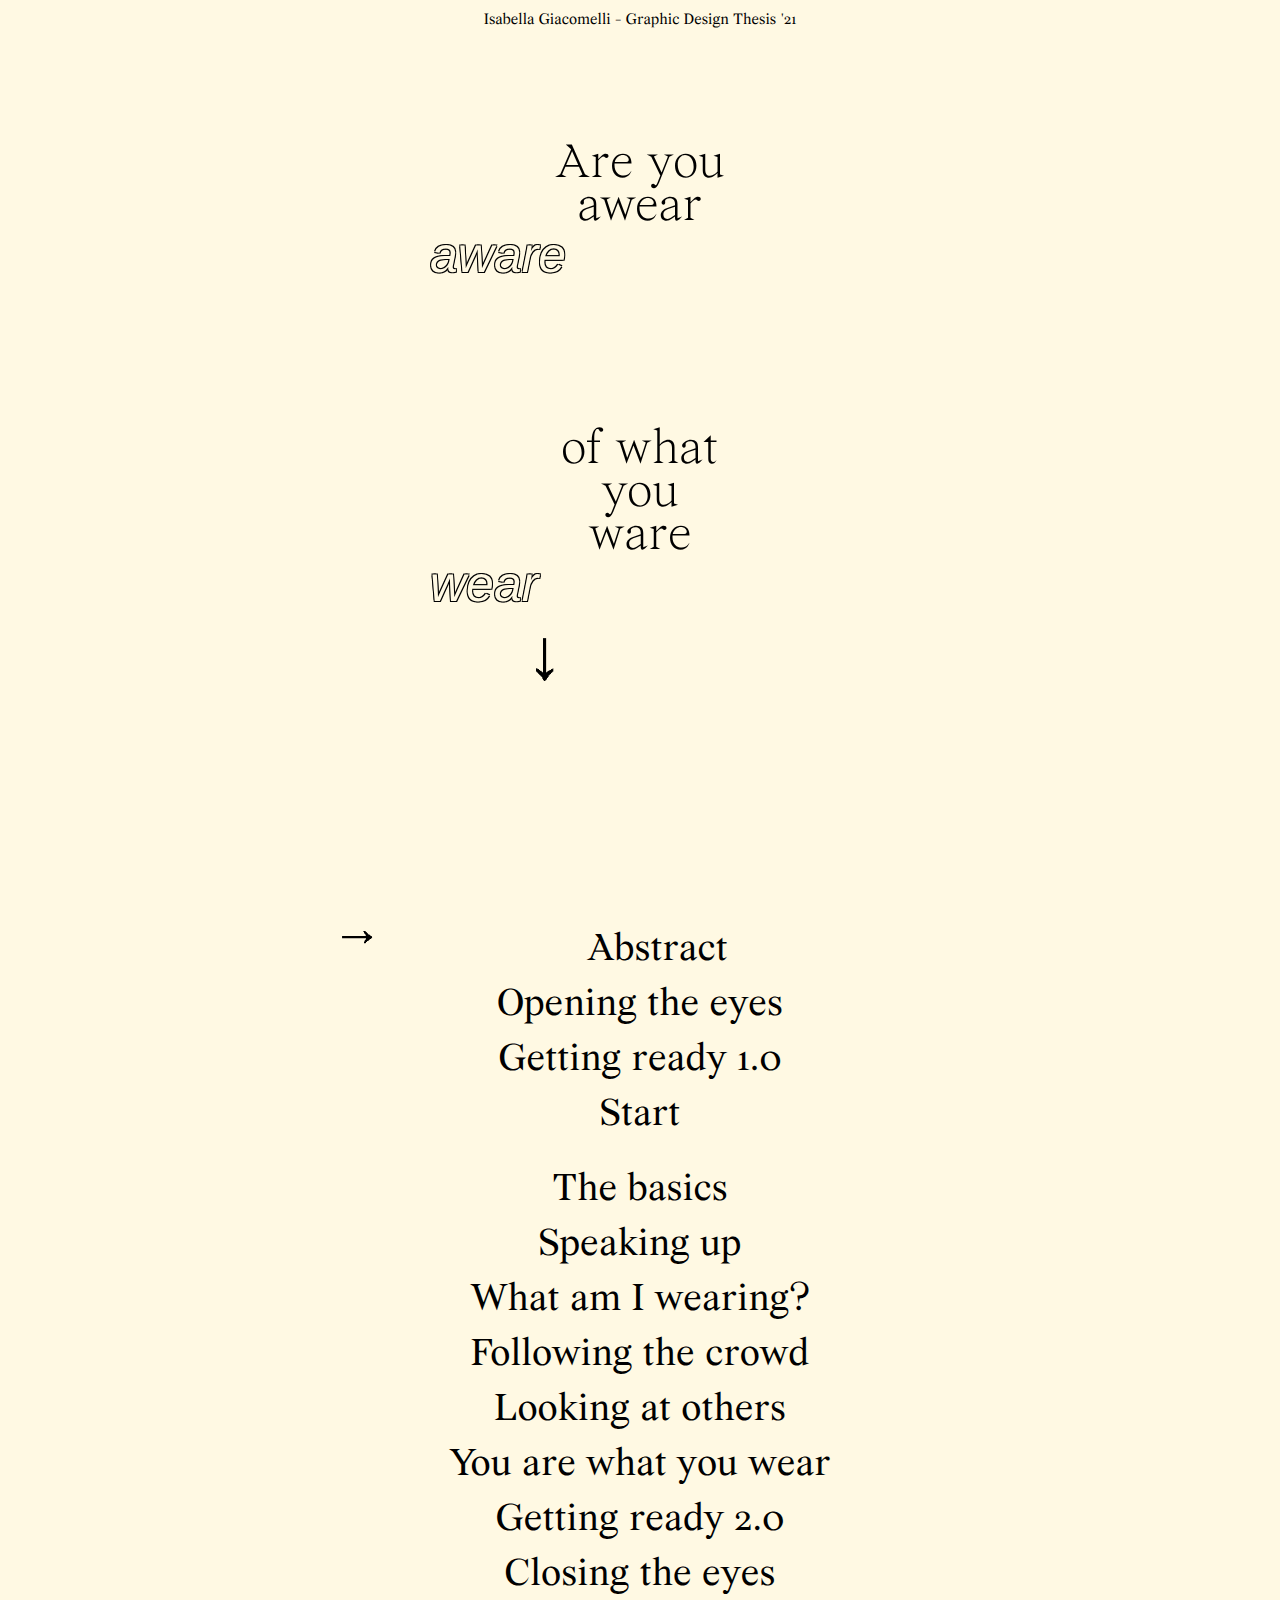
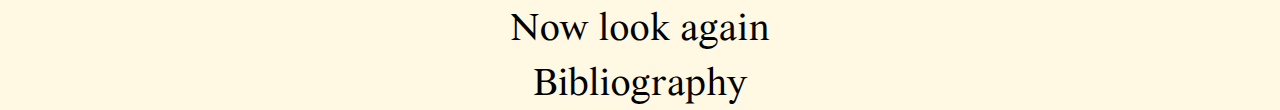
==== commit 824449c8: "arrow" ====
--- a/index.html
+++ b/index.html
@@ -68,7 +68,8 @@
       <!-- DO NOT TOUCH BEFORE THIS-->
 
 <div class="chapter chapter-title ">
-  <h1>Abstract</h1></a></div>
+  <div class="arrowsideleft" id="slide-1"><img src="images/arrow-side.png" width="35" height="35"></div><h1>Abstract</h1></a>
+</div>
 <div class="panel">
 
         <p>The body represents an inseparable part of the human body that forms the basis of our being. Clothing is an element that is inextricably linked to humans and distinguishes us from other beings, we are the only creatures who make and wear clothes. We have the option and possibility to purchase a second skin, which can be varied endlessly, which gives us the opportunity to express ourselves visually.<br><br>
@@ -158,11 +159,11 @@
     Prof. Buijtendijk - de Vrouw.<sup>4</sup>
     </h2>
   </p>
-<br><br>
+<br>
   <p>
     The need for covering the body was followed by human motivation for giving aesthetic meaning/sense to garments. Next to covering and embellishing the body, humans came up with another reason to wear clothing: To communicate in a non-verbal way about their cultural identity including their community or country of origin at any given historical period. A complet set or garments including ornaments and hairstyle was invited: costumes. The costume is the distinctive style of dress of an individual or group that reflects their class, gender, profession, ethnicity, nationality, activity or epoch. The term also traditionally described typical appropriate clothing for certain activities, such as riding costume, swimming costume, dance costume, and evening costume. The appropriate and acceptable costume is subject to changes in fashion and local cultural norms.
   </p>
-<br><br>
+<br>
     <h2><i>'High heels, necked down waistlines, wide shoulder lines and tight skirts. The shops are full of these uncomfortable clothes, in which not to cycle, walk and live a normal life. Fifty years ago we threw off the corset and now it is ready for us again. It seemed so nice to go in the right direction. The fashion was no longer conceived in Paris, but came from the street.'</i><br>
     — Erna van den berg in feminist monthly magazine OPZIJ<sup>5</sup></h2>
 <br><br>
@@ -190,7 +191,7 @@
     — <br><sup>4</sup> De Vrouw was a Belgian-Dutch socialist-feminist magazine, <i>founded by Emilie Claes and Nellie van Kol on June 15, 1893.</i><br>
     — <br><sup>5</sup> OPZIJ Magazine is a radical feminist magazine, <i>founded by Wim Hora Adema (1914-1998) and Hedy d’Ancona (1937) in 1972.</i><br>
   </div>
-
+  <br>
 </div>
 </div>
 
@@ -340,6 +341,7 @@
     — <br><sup>6</sup>Selection of quotes from The 80 Greatest Fashion Quotes of All Time. <i>Harpers Bazaar (2020)</i><br>
     — <br><sup>7</sup> Western dress codes are dress codes in Western culture governing what garments are worn together and in what setting.<br>
   </div>
+  <br>
 
 </div>
 </div>
@@ -377,6 +379,7 @@
     — <br><sup>8</sup> Bronisław Kasper Malinowski (Polish: 7 April 1884 – 16 May 1942) was an anthropologist whose writings on ethnography, social theory, and field research were a lasting influence on the discipline of anthropology.</i><br>
     — <br><sup>9</sup> Non-verbal communication is communication that does not involve words, such as body language, tone of voice, and gestures.<br>
   </div>
+  <br>
 
 </div>
 
@@ -393,6 +396,7 @@
     Taking in account that this research is done in July 2020, in the middle of a pandemic and summer break. It clearly emerges in this visual study that most of the people work from home or go out to enjoy a hot summer-day.
 <br><br>
 
+<div class="arrowside" id="slide-1"><img src="images/arrow-side.png" width="35" height="35"></div>
 <div class="img-zoom-container">
   <div class="scroll-image">
     <img id="myimage" src="images/7days-collage-all.png"></div>
@@ -593,6 +597,7 @@
     — <br><sup>12</sup> Elements of analysis made from the 7-day experiment with 30 participants.<br>
     — <br><sup>13</sup> In retrospect it emerged that the participants who did not complete the experiment were not consciously engaged in their own dressing process.<br>
   </div>
+  <br>
 
 </div>
 </div>
@@ -655,6 +660,8 @@
     — <br><sup>17</sup> Normative Influence is conformity based on one’s desire to fulfil the expectations of others and gain acceptance. Informational influence is conformity under acceptance of evidence about reality which has been provided by others. <i>(Myers, 2009)</i><br>
     — <br><sup>18</sup> Communities of Style examines the production and circulation of portable luxury goods throughout the Levant in the early Iron Age (1200–600 BCE). In particular it focuses on how societies in flux came together around the material effects of art and style, and their role in collective memory. <i>(Marian H. Feldman, 2014)</i><br>
   </div>
+  <br>
+
 </div>
 </div>
 
@@ -706,6 +713,7 @@
     — <br><sup>20</sup> John A. Bargh <i>(1955)</i> is a social psychologist focussing on automaticity and unconscious processing as a method to better understand social behavior.<br>
     — <br><sup>21</sup> In evolutionary biology, mimicry is an evolved resemblance bet- ween an organism and another object. Mimicry can evolve between different species, or between individuals of the same species.<br>
   </div>
+  <br>
 
 </div>
 
@@ -735,12 +743,9 @@
 </div>
 
   <p>
-    Put table with awnsers<br><br>
 
     What was immediately noticeable when asking the first two questions was that people mostly answered automatically, this seems to go unconscious in a certain kind of ‘automatic mode’. With the third question people became more aware of what they were saying, conscious thinking played a bigger role here, this links back to the process of putting more effort in dressing. Questions four and five balance somewhere in the middle, the participants were conscious about what they would not wear or would rather not been seen in, however, this process is often unconscious. Thinking about what you would rather not wear has to do with certain aspects of written and unwritten dress codes that are coded in your behaviour and surroundings, based on this there will form a personal dress code.
   </p><br>
-
-Table insert !!!!!!!!
 
   <h2><i>
     “There is a lot of stuff I would not wear because of the connotation of it or when it's not aesthetically pleasing.”<br>
@@ -792,6 +797,7 @@
     — <br><sup>22</sup> Diana N’Diaye is a curator at the Smithsonian Center for Folklife and Cultural Heritage.<br>
     — <br><sup>23</sup> 'As a first test of our enclothed cognition perspective, the current research explored the effects of wearing a lab coat. A pretest found that a lab coat is generally associated with attentiveness and care- fulness. Thus, the current research suggests a basic principle of en- clothed cognition—it depends on both the symbolic meaning and the physical experience of wearing the clothes.’ <i>(Journal of Experimental Social Psychology, Hajo Adam and Adam D.Galinsky, 2012)</i><br>
   </div>
+  <br>
 
 </div>
 </div>
--- a/index.css
+++ b/index.css
@@ -406,7 +406,18 @@
   margin-left: 10%;
 }
 
-
+.arrowsideleft {
+  height: 30px !important;
+  width: auto;
+  float: left;
+  padding-right: -10%;
+}
+
+.arrowsideright {
+  height: 30px !important;
+  width: auto;
+  float: right;
+}
 
 .slider {
   width: 100%;
@@ -709,6 +720,17 @@
   font-weight: 300;
 }
 
+h2 {
+  font-family: Wremena-light;
+  font-style: italic;
+  font-size: 18px;
+  font-weight: 300;
+  text-align: center;
+  line-height: 1.4;
+  letter-spacing: 0.4px;
+  padding: 5%;
+}
+
 /*  #title-bar > h1 {
     font-size: 13px;
     width: 100%;
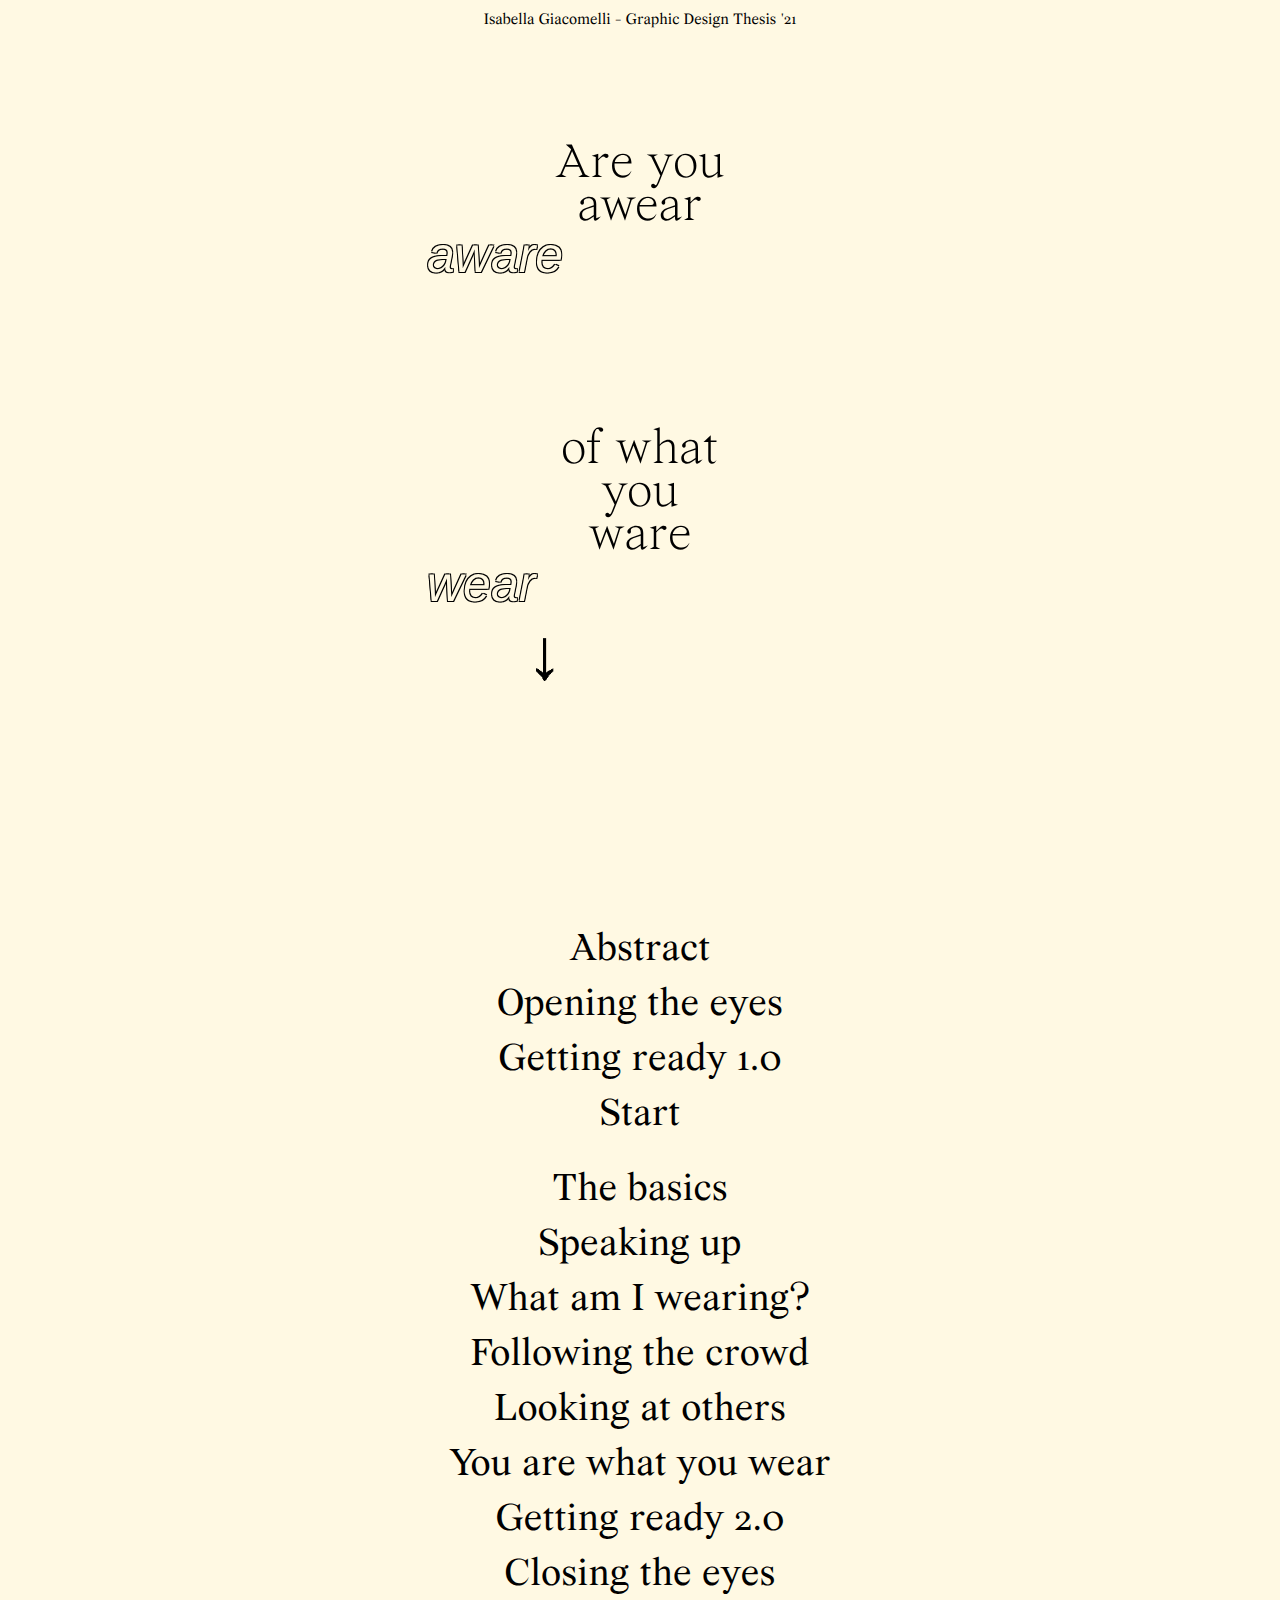
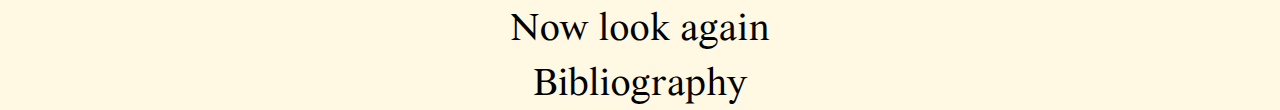
==== commit 68b11e38: "underline" ====
--- a/index.html
+++ b/index.html
@@ -57,9 +57,9 @@
 
       <div class="landingpage">
         <h1>Are you<br>awear</h1>
-        <div class="slide"><span><i>aware</i></span></div><br>
+        <div class="move"><span><i>aware</i></span></div><br>
         <h1>of what<br>you<br>ware</h1>
-        <div class="slide"><span><i>wear</i></span></div><br>
+        <div class="move"><span><i>wear</i></span></div><br>
         <div class="arrowbig" id="slide-1"><img src="images/arrow.png" width="50" height="50"></div>
       </div>
 
@@ -67,9 +67,8 @@
     <div class="flex-container">
       <!-- DO NOT TOUCH BEFORE THIS-->
 
-<div class="chapter chapter-title ">
-  <div class="arrowsideleft" id="slide-1"><img src="images/arrow-side.png" width="35" height="35"></div><h1>Abstract</h1></a>
-</div>
+<div class="chapter chapter-title">
+  <h1>Abstract</h1></a></div>
 <div class="panel">
 
         <p>The body represents an inseparable part of the human body that forms the basis of our being. Clothing is an element that is inextricably linked to humans and distinguishes us from other beings, we are the only creatures who make and wear clothes. We have the option and possibility to purchase a second skin, which can be varied endlessly, which gives us the opportunity to express ourselves visually.<br><br>
@@ -200,7 +199,6 @@
 
 
 <div class="chapter chapter-title">
-
   <h1>The basics<h1></a></div>
 <div class="panel">
   <p>
@@ -280,13 +278,14 @@
     <td>Mostly based on unwritten dress codes</td>
 </tr>
 </table>
+<br><br>
 <div class="image-footnotes"> Figure 4.0: Dresscodes.</div>
 <br><br>
 
 <div class="arrowside" id="slide-1"><img src="images/arrow-side.png" width="35" height="35"></div>
 <div class="slider">
   <div class="slide" id="slide-1">
-<table class="Table" style="margin-left:4%">
+<table class="Table">
   <thead>
 <tr>
     <th>Formality</th>
@@ -1047,6 +1046,8 @@
 
 
   </div>
+  <br>
+  <br>
 
       <!-- <div id="top">
     <p class="gototop">  <a href="#content" style="color:black;">go to top ^</a><br></p>
--- a/index.css
+++ b/index.css
@@ -118,6 +118,10 @@
   text-indent: 0px;
   padding: 0%;
   font-weight: 300;
+}
+
+h1:hover {
+  text-decoration: underline;
 }
 
 h2 {
@@ -228,7 +232,7 @@
 100%{opacity: 1;}
 }*/
 
-.slide {
+.move {
   font-family: Arial Narrow,Arial,sans-serif;
     font-size: 50px;
     color: #fff9e3;
@@ -711,7 +715,7 @@
     hyphens: auto;
   }
 
-  h1 {
+h1 {
   font-family: Wremena-light; 
   text-align: center;
   font-size: 25px;
@@ -719,6 +723,11 @@
   padding: 0%;
   font-weight: 300;
 }
+
+h1:hover {
+  text-decoration: underline;
+}
+
 
 h2 {
   font-family: Wremena-light;
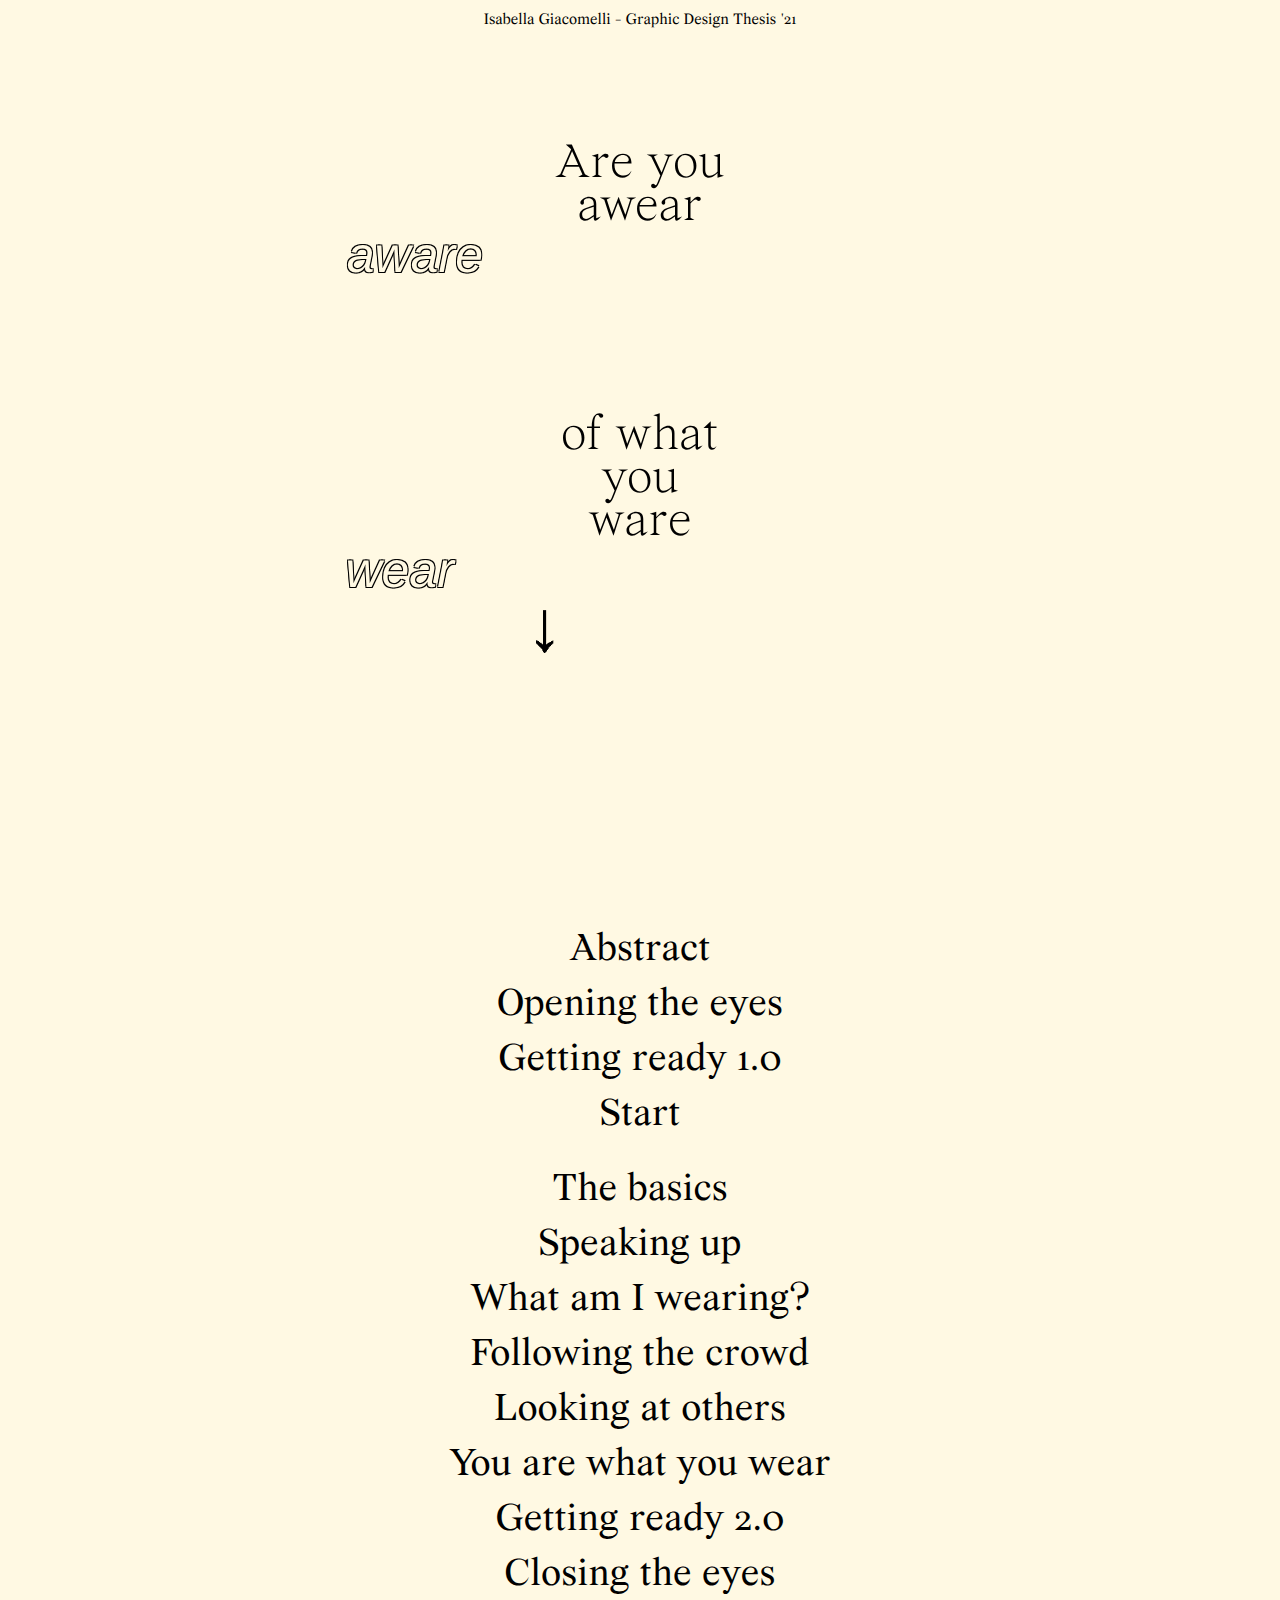
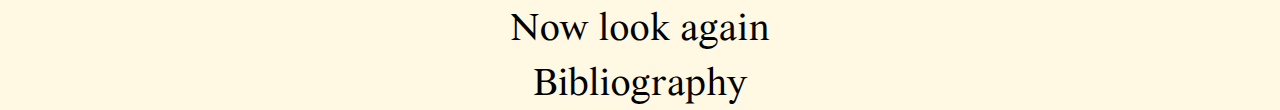
==== commit 2299485c: "edits" ====
--- a/index.html
+++ b/index.html
@@ -57,9 +57,9 @@
 
       <div class="landingpage">
         <h1>Are you<br>awear</h1>
-        <div class="move"><span><i>aware</i></span></div><br>
+        <div id = "pot"><span><i>aware</i></span></div><br><br><br>
         <h1>of what<br>you<br>ware</h1>
-        <div class="move"><span><i>wear</i></span></div><br>
+        <div id = "pot"><i>wear</i></div><br><br><br>
         <div class="arrowbig" id="slide-1"><img src="images/arrow.png" width="50" height="50"></div>
       </div>
 
@@ -91,7 +91,7 @@
 <div class="slider">
   <div class="slide, images3" id="slide-1"><img src="images/ik-spiegel.png"></div>
 </div>
-  <div class="image-footnotes"> Image 1.0: How I see myself before leaving the house, mirror reflection
+  <div class="image-footnotes"> Image 1: How I see myself before leaving the house, mirror reflection
   </div>
 </div>
 
@@ -108,10 +108,9 @@
     Those shoes are a bit too big<br>
     What if this color combination will bore me after an hour?<br>
   </h2>
-<br>
-
-<div class="images"><img src="images/dress-up.jpg">
-  <div class="image-footnotes"> Figure 1.0: the dress up process of getting ready for the day
+
+<div class="images"><img src="images/dress-up.png">
+  <div class="image-footnotes"> Figure 1: the dress up process of getting ready for the day
 </div>
 
   <p>
@@ -139,7 +138,9 @@
   <h1>Start<h1></a></div>
 <div class="panel">
   <p>
-    Clothing has been created as a need to protect humankind from external climatic conditions and changes (a physical need), adornment and identification (psychological need), and modesty and status (social need). The first traces of dressing can be found 100.000 years BC, this has been shown by the discoveries of ancient cave drawings, statues and remains of the materials used for making the skin covering: clothing.<sup>3</sup> According to archaeologists and anthropologist the first clothes were made from nature elements: grasses and leaves, animal skins and furs and bones and shells. Clothing was draped or tied and leather sew together by needles made out of animal bone. The sewing methods developed over time and individual items we’re made for costumers, followed by inventing the sewing machine, at this time the ready-made clothing industry took off. At a time when visual communication seems to overtake verbal communication, in the way that a visual message is communicated and understood more quickly and easily than an actual verbal message, there is increasing interest in the aspect of clothing as one of the means to achieve this. Clothing and fashion have become a kind of two-unity, in which the form is translated into clothing, which makes fashion more voluminous.
+    Clothing has been created as a need to protect humankind from external climatic conditions and changes (a physical need), adornment and identification (psychological need), and modesty and status (social need). The first traces of dressing can be found 100.000 years BC, this has been shown by the discoveries of ancient cave drawings, statues and remains of the materials used for making the skin covering: clothing.<sup>3</sup> According to archaeologists and anthropologist the first clothes were made from nature elements: grasses and leaves, animal skins and furs and bones and shells. Clothing was draped or tied and leather sew together by needles made out of animal bone. The sewing methods developed over time and individual items we’re made for costumers, followed by inventing the sewing machine, at this time the ready-made clothing industry took off.<br><br>
+
+    At a time when visual communication seems to overtake verbal communication, in the way that a visual message is communicated and understood more quickly and easily than an actual verbal message, there is increasing interest in the aspect of clothing as one of the means to achieve this. Clothing and fashion have become a kind of two-unity, in which the form is translated into clothing, which makes fashion more voluminous.
   </p> 
 
 <div class="arrowside" id="slide-1"><img src="images/arrow-side.png" width="35" height="35"></div>
@@ -151,14 +152,14 @@
     Image 3: Oldest Sweater from 1,7000 years ago found in Norway, 2013.<br>
     Image 4: Left overs from first skirt found. 5,900 years ago.<br>
     Image 5: Oldest bra and panties from 600 years ago. Found in Austria, 2008.
-</div><br><br>
+</div><br>
 
   <p>
     <h2><i>'The own body is accidental for human. What he has, he can and can not be. He can adopt very different attitudes towards what he has in terms of physicality. His body and its properties appeal to him to seek and develop the design of his existence in a particular direction. In combination with a personal choice for a way of life, this leads to a specific behavioural pattern.'</i><br>
     Prof. Buijtendijk - de Vrouw.<sup>4</sup>
     </h2>
   </p>
-<br>
+
   <p>
     The need for covering the body was followed by human motivation for giving aesthetic meaning/sense to garments. Next to covering and embellishing the body, humans came up with another reason to wear clothing: To communicate in a non-verbal way about their cultural identity including their community or country of origin at any given historical period. A complet set or garments including ornaments and hairstyle was invited: costumes. The costume is the distinctive style of dress of an individual or group that reflects their class, gender, profession, ethnicity, nationality, activity or epoch. The term also traditionally described typical appropriate clothing for certain activities, such as riding costume, swimming costume, dance costume, and evening costume. The appropriate and acceptable costume is subject to changes in fashion and local cultural norms.
   </p>
@@ -183,7 +184,7 @@
 </tr>
 </table>
 </p>
-<div class="image-footnotes"> Figure 2.0: Influencial elements regarding clothing behaviour.</div><br>
+<div class="image-footnotes"> Figure 2: Influencial elements regarding clothing behaviour.</div><br>
 
   <div class="image-footnotes">
     — <br><sup>3</sup> Clothing refers to items worn to cover the body; terms such as apparel are synonymous. Clothing however must be distinguished from terms such as dress, costume, adornment and fashion which embrace a wider range of items and activities such as body painting and cosmetics. <i>(Encyclopedia of Evolutionary Psychological Science), 2019 Ian Gilligan</i><br>
@@ -243,7 +244,7 @@
 <br><br>
 
 <div class="images"><img src="images/Dresschart.jpg">
-  <div class="image-footnotes"> Figure 3.0: First appearance of Fashion’s dress chart, February 1902. British Library.
+  <div class="image-footnotes"> Figure 3: First appearance of Fashion’s dress chart, February 1902. British Library.
   </div>
 </div>
 <p>
@@ -279,12 +280,12 @@
 </tr>
 </table>
 <br><br>
-<div class="image-footnotes"> Figure 4.0: Dresscodes.</div>
-<br><br>
-
-<div class="arrowside" id="slide-1"><img src="images/arrow-side.png" width="35" height="35"></div>
-<div class="slider">
-  <div class="slide" id="slide-1">
+<div class="image-footnotes"> Figure 4.1: Dresscodes.</div>
+<br><br>
+
+<div class="arrowside" id="slide-1"><img src="images/arrow-side.png" width="35" height="35"></div>
+<div class="slider">
+  <div class="slide1" id="slide-1">
 <table class="Table">
   <thead>
 <tr>
@@ -333,7 +334,8 @@
 </table>
 </div>
 </div>
-<div class="image-footnotes"> Figure 4.1: Dresscodes.</div>
+<br>
+<div class="image-footnotes"> Figure 4.2: Dresscodes.</div>
 </p>
 
   <div class="image-footnotes">
@@ -361,7 +363,7 @@
   <div class="slide, images3" id="slide-1"><img src="images/slider-2.png"></div>
 </div>
 <div class="image-footnotes">
-    Image 6.0: People showing non-verbal communication with their visual appareance and bodylanguage.
+    Image 6: People showing non-verbal communication with their visual appareance and bodylanguage.
 </div><br><br>
 
 <p>
@@ -370,7 +372,7 @@
     Through clothing, non-verbal communication takes the first step in our lives, showing our appearance and representing our subjective inner world. We communicate with others, show acceptance or rejection, make people understand that something is likeable or social through clothing. With clothing, we transfer information between the messenger and the recipient through visual messages such as symbolism or a specific clothing culture. In this way, messages and information about ourselves are visually sent and received. The meaning of the private and public space is linked to clothing, it represents the relationship between person and personality through clothing, which is inextricably linked to the environment and surroundings. By observing and analysing the relationship between person and society, it becomes clear that clothing, and wearing it, belongs to the medium of interaction between body and society. The national, wealth and status background of a particular person can be visually noticeable by wearing certain clothes. In this, certain attitudes and affinities can be pointed to different lifestyles such as specific cultural, professional and artistic.
 
 <div class="images"><img src="images/non-verbal2.jpeg">
-  <div class="image-footnotes"> Image 7.0: Goths showing non-verbal communication.
+  <div class="image-footnotes"> Image 7: Goths showing non-verbal communication.
   </div>
 </div>
 
@@ -401,7 +403,7 @@
     <img id="myimage" src="images/7days-collage-all.png"></div>
     <div id="myresult" class="img-zoom-result"></div>
   </div>
-  <div class="image-footnotes"> Image 9.0: Outfits before leaving the house, 30 people, 7 days.
+  <div class="image-footnotes"> Image 8: Outfits before leaving the house, 30 people, 7 days.
   </div>
 
 <!-- <div class="arrowside" id="slide-1"><img src="images/arrow-side.png" width="35" height="35"></div>
@@ -437,7 +439,7 @@
   <div class="slide, images3" id="slide-1"><img src="images/7days22.jpg"></div>
 </div>
     <div class="image-footnotes">
-    Image 9.0: Outfit before leaving the house, 7 days, Sep
+    Image 9.1: Outfit before leaving the house, 7 days, Sep
     <br><br> Sep - Monday
 <br>
     <i>“Okay my day consists of a meeting and skating, so it shouldn’t be too crazy and comfy. I like light, simplistic clothes, so usually a white shirt and light pants. Airforce 2 are SB’s, so perfect for skating. Since I am going to the skate park later, I brought a sweater (of course also light). And to top it off 2 lil chains for the bling”</i>
@@ -472,10 +474,10 @@
 <div class="slider">
   <div class="slide, images3" id="slide-1"><img src="images/7days14.jpg"></div>
 </div>
-<hr><div class="arrow-right"></div>
-
-<div class="image-footnotes">
-    Image 9.1: Outfit before leaving the house, 7 days, Lilo<br> Lilo - Monday
+<div class="arrow-right"></div>
+
+<div class="image-footnotes">
+    Image 9.2: Outfit before leaving the house, 7 days, Lilo<br> Lilo - Monday
 <br><br>
     <i>"Today I work all day via Skype. So hence: comfortable at the bottom and representative at the top. I wear a Carhartt long-sleeve, basic but with a striking color. I work for a (sports related) clothing brand, so I have to be careful not to wear competing brands. I also wear my daily jewellery and basic make-up. The pants I wear are super comfy and my socks with faces on them I don't think need any explanation…”</i>
 <br><br>
@@ -507,7 +509,7 @@
 <br><br>
 
   <p>
-    Both Lilo's and Sep's process (see figure …..) show that the choice of clothing originated from several different elements like activity, destination, weather, comfort, mood, time, surroundings and overall: style.
+    Both Lilo's and Sep's process show that the choice of clothing originated from several different elements like activity, destination, weather, comfort, mood, time, surroundings and overall: style.
   </p>
 <br>
   <h2>
@@ -527,7 +529,7 @@
   <div class="slide, images3" id="slide-1"><img src="images/7days17.jpg"></div>
 </div>
 <div class="image-footnotes">
-    Image 9.1: Outfit before leaving the house, 7 days, Marjolein<br>
+    Image 9.3: Outfit before leaving the house, 7 days, Marjolein<br>
 </div><br><br>
 
 <div class="arrowside" id="slide-1"><img src="images/arrow-side.png" width="35" height="35"></div>
@@ -535,7 +537,7 @@
   <div class="slide, images3" id="slide-1"><img src="images/7days15.jpg"></div>
 </div>
 <div class="image-footnotes">
-    Image 9.1: Outfit before leaving the house, 7 days, Linda<br>
+    Image 9.4: Outfit before leaving the house, 7 days, Linda<br>
 </div><br><br>
 
 <div class="arrowside" id="slide-1"><img src="images/arrow-side.png" width="35" height="35"></div>
@@ -543,28 +545,28 @@
   <div class="slide, images3" id="slide-1"><img src="images/7days3.jpg"></div>
 </div>
 <div class="image-footnotes">
-    Image 9.1: Outfit before leaving the house, 7 days, Denzel<br>
+    Image 9.5: Outfit before leaving the house, 7 days, Denzel<br>
 </div><br>
 
   <p>
-    In many cases, these ever-changing elements influence most of the choice of clothing we choose to wear. In some cases, however, there is one specific element that takes over: style. (see figure ....) When the choice of clothing is a continuation of a conscious process in which personal rules are adhered to, influencing elements from outside will be less visible.<br><br>
-
-    In figure 10..marjolein shows repetitive behaviour, conscious or unconscious, both the location and the body language are almost identical on all 7 days. This is the same case for figure… In figure .... and .... ,besides style, more elements play a role, which can be seen in small changes in clothing or the environment. There are still some rules of their own here, but these seem to be more flexible when it comes to comfort and surroundings.<br><br>
+    In many cases, these ever-changing elements influence most of the choice of clothing we choose to wear. In some cases, however, there is one specific element that takes over: style. <i>(see images 9.3-9.8)</i> When the choice of clothing is a continuation of a conscious process in which personal rules are adhered to, influencing elements from outside will be less visible.<br><br>
+
+    The person in image 9.3 shows repetitive behaviour, conscious or unconscious, both the location and the body language are almost identical on all 7 days. This is the same case images 9.4 & 9.5 In images 9.6 - 9.8, besides style, more elements play a role, which can be seen in small changes in clothing or the environment. There are still some rules of their own here, but these seem to be more flexible when it comes to comfort and surroundings.<br><br>
 
   <div class="arrowside" id="slide-1"><img src="images/arrow-side.png" width="35" height="35"></div>
   <div class="slider">
   <div class="slide, images3" id="slide-1"><img src="images/7days2.jpg"></div>
 </div>
 <div class="image-footnotes">
-    Image 9.1: Outfit before leaving the house, 7 days, Anouk<br>
+    Image 9.6: Outfit before leaving the house, 7 days, Anouk<br>
 </div><br><br>
 
 <div class="arrowside" id="slide-1"><img src="images/arrow-side.png" width="35" height="35"></div>
 <div class="slider">
-  <div class="slide, images3" id="slide-1"><img src="images/7days16.jpg"></div>
-</div>
-<div class="image-footnotes">
-    Image 9.1: Outfit before leaving the house, 7 days, Marieke<br>
+  <div class="slide, images3" id="slide-1"><img src="images/7days16.png"></div>
+</div>
+<div class="image-footnotes">
+    Image 9.7: Outfit before leaving the house, 7 days, Marieke<br>
 </div><br><br>
 
 <div class="arrowside" id="slide-1"><img src="images/arrow-side.png" width="35" height="35"></div>
@@ -572,21 +574,21 @@
   <div class="slide, images3" id="slide-1"><img src="images/7days20.jpg"></div>
 </div>
 <div class="image-footnotes">
-    Image 9.1: Outfit before leaving the house, 7 days, Rosalie<br>
+    Image 9.8: Outfit before leaving the house, 7 days, Rosalie<br>
 </div><br>
 
   <p>
-    A contrasting visual communication is found in figures …. Style is still visible in the clothing but there are multiple elements that influenced the dressing process, like the weather, work, location. The week was more diverse what resulted in different ways of dressing.<br><br>
+    A contrasting visual communication is found in images above. Style is still visible in the clothing but there are multiple elements that influenced the dressing process, like the weather, work, location. The week was more diverse what resulted in different ways of dressing.<br><br>
 
     What is immediately noticeable in these images is that the first two days contain a lot of motivation to dress nicely. This concerns various reasons, both objective and subjective, such as: clean laundry, rested, fresh start. Only 13 people out of the 30 made it to the last day.<sup>13</sup><br><br>
 
-    In day 3 (see figure ….) the the common element that the participants consciously thought about in this photo is the weather. The temperature was high on this day and this makes us want to cool down automatically, for example by wearing light and airy clothing. The number of items of clothing is kept to a minimum, which can also be a reaction to 'no time' in the morning because we want to be part of the warm weather early on the day. This is an element that happens mostly unconscious based on multiple of elements like comfort, weather, time and destination.<br><br> 
+    In day 3 the the common element that the participants consciously thought about in this photo is the weather. The temperature was high on this day and this makes us want to cool down automatically, for example by wearing light and airy clothing. The number of items of clothing is kept to a minimum, which can also be a reaction to 'no time' in the morning because we want to be part of the warm weather early on the day. This is an element that happens mostly unconscious based on multiple of elements like comfort, weather, time and destination.<br><br> 
 
     When the temperature rises, we tend to put less time and energy into our clothes. Simply because it is too hot and not necessary, we subconsciously put less energy into dressing ourselves. Because the participants mentioned their location and destination when sending the photo, it became clearly visible that we put more effort in getting ready when the destination is not the ordinary. Most of the time when the thoughtful process of dressing is done with awareness and purpose, comfort in our clothing and the corresponding body-language will show more confidence.<br><br>
 
     Coming back to the main thing I was questioning before receiving the photo’s: <h2>is the person aware of what they are communicating with the clothing?</h2>
   <p><br>
-    Throughout the 7-day experiment the people asked became more aware of the why's of what they are wearing. This shines more light on the unconscious part of dressing, it became part of their routine to ask certain questions (see figures ….) in the process of getting ready. Comfort is one of the key elements in this process, and clearly visible, though discomfort is harder to recognise. When looking at those people on the images and reading the clothing, as readers we interpreted the information being communicated from our own perspective which is based on our values and experiences. Because the message is presented by the bringer from their own perspective and then read from a different perspective by the reader, it regards a two-way visual communication.
+    Throughout the 7-day experiment the people asked became more aware of the why's of what they are wearing. This shines more light on the unconscious part of dressing, it became part of their routine to ask certain questions. in the process of getting ready. Comfort is one of the key elements in this process, and clearly visible, though discomfort is harder to recognise. When looking at those people on the images and reading the clothing, as readers we interpreted the information being communicated from our own perspective which is based on our values and experiences. Because the message is presented by the bringer from their own perspective and then read from a different perspective by the reader, it regards a two-way visual communication.
   </p>
 </p>
 
@@ -623,8 +625,8 @@
     Through a certain way of dressing, group members use a form of non-verbal communication that visually clarifies their standards and values. This way of communication creates an opportunity to convey specific personal, social and conventional views on values, aesthetic criteria and ideas. These emphasise something about the social position and diversity of both the entire group and the members of the particular group concerned. Clothing indirectly presents various social events in society, providing insights into the way of life in a particular time, shaped by rules in combination with fashion.<br><br> 
 </p>
 
-<div class="images"><img src="images/Solomon.gif">
-  <div class="image-footnotes"> Figure 5.0: The Asch experiment, 1951</div>
+<div class="images"><img src="images/Solomon.png">
+  <div class="image-footnotes"> Figure 5: The Asch experiment, 1951</div>
 </div>
 
 <p>
@@ -640,11 +642,11 @@
   <div class="slide, images3" id="slide-1"><img src="images/slider-3.png"></div>
 </div>
 <div class="image-footnotes">
-    Image 12: Group Hawaiian men dressed uniformal.<br>
-    Image 13: Punk dresscode subculture.<br>
-    Image 14: Skate kids in mid90’s movie.<br>
-    Image 15: Sensation white, white dresscode applied.<br>
-    Image 16: Street filled with people dressed in orange, traditional holiday celebrating the kings birthday, the Netherlands.<br>
+    Image 10: Group Hawaiian men dressed uniformal.<br>
+    Image 11: Punk dresscode subculture.<br>
+    Image 12: Skate kids in mid90’s movie.<br>
+    Image 13: Sensation white, white dresscode applied.<br>
+    Image 14: Street filled with people dressed in orange, traditional holiday celebrating the kings birthday, the Netherlands.<br>
 </div>
 
 <p>
@@ -675,7 +677,7 @@
 </p>
 
 <div class="images"><img src="images/icecream.jpeg">
-  <div class="image-footnotes"> Image 17.0: Reading non-verbal communication in a comparing way. 
+  <div class="image-footnotes"> Image 15: Reading non-verbal communication in a comparing way. 
   </div>
 </div>
 
@@ -689,9 +691,9 @@
   <div class="slide, images3" id="slide-1"><img src="images/slider-4.png"></div>
 </div>
 <div class="image-footnotes">
-    Image 18: Flog of birds.<br>
-    Image 19: Flog of sheep.<br>
-    Image 20: Group of fish.
+    Image 16: Flog of birds.<br>
+    Image 17: Flog of sheep.<br>
+    Image 18: Group of fish.
 </div>
 
 <p>
@@ -704,8 +706,9 @@
   <div class="slide, images3" id="slide-1"><img src="images/slider-5.png"></div>
 </div>
 <div class="image-footnotes">
-    Image 21: Exactitudes, groups of people uniformly dressed following their own, mostly, unwritten dresscodes.
-</div>
+    Image 19: Exactitudes, groups of people uniformly dressed following their own, mostly, unwritten dresscodes.
+</div>
+<br>
 
   <div class="image-footnotes">
     — <br><sup>19</sup> Since people spend more time online, the amount of people ‘crossing’ each other has increased compared to pre-internet times.<br>
@@ -738,7 +741,7 @@
   <div class="slide, images3" id="slide-1"><img src="images/slider-6.png"></div>
 </div>
 <div class="image-footnotes">
-    Image 22: Screenshots of video-interview with 10 participants.
+    Image 20: Screenshots of video-interview with 10 participants.
 </div>
 
   <p>
@@ -747,15 +750,15 @@
   </p><br>
 
   <h2><i>
-    “There is a lot of stuff I would not wear because of the connotation of it or when it's not aesthetically pleasing.”<br>
-    "I would not feel comfortable wearing something knowing that it's not my style anymore.”<br>
-    "It is embarrassing to wear something that is openly connected to being not sustainable and/or child labour.”<br>
-    "The origin is a way bigger embarrassment to me that how it looks.”<br>
-    "It depends on the activity.”<br>
-    "The best kind of outfit I feel like a character in.”<br>
-    "If I see a lot of people doing it, I stay away from it and let me try something else.”<br>
-    "I would not want to be seen in anything that my parents used to dress me in when I was younger. Growing up in India there is a big difference between what you are required to wear and what you really want to wear.”<br>
-    "I would not wear white trousers because that is typically Dutch. Especially in the summer, all the white trousers come out.”<br>
+    'There is a lot of stuff I would not wear because of the connotation of it or when it's not aesthetically pleasing.'<br><br>
+    'I would not feel comfortable wearing something knowing that it's not my style anymore.'<br><br>
+    'It is embarrassing to wear something that is openly connected to being not sustainable and/or child labour.'<br><br>
+    'The origin is a way bigger embarrassment to me that how it looks.'<br><br>
+    'It depends on the activity.'<br><br>
+    'The best kind of outfit I feel like a character in.'<br><br>
+    'If I see a lot of people doing it, I stay away from it and let me try something else.'<br><br>
+    'I would not want to be seen in anything that my parents used to dress me in when I was younger. Growing up in India there is a big difference between what you are required to wear and what you really want to wear.'<br><br>
+    'I would not wear white trousers because that is typically Dutch. Especially in the summer, all the white trousers come out.'<br><br>
   </i></h2><br>
 
   <p>
@@ -767,7 +770,7 @@
   <div class="slide, images3" id="slide-1"><img src="images/lecture-communicate.png"></div>
 </div>
 <div class="image-footnotes">
-    Image 21.0: Answers given in Q&A by multiple participants, 2016.
+    Image 21: Answers given in Q&A by multiple participants, 2016.
 </div>
 
   <p>
@@ -775,7 +778,7 @@
   </p>
 
 <div class="images"><img src="images/Enclothedcognition.jpg">
-  <div class="image-footnotes"> Image 22.0: Visualisation of Enclothed Cognition.</div>
+  <div class="image-footnotes"> Image 22: Visualisation of Enclothed Cognition.</div>
 </div>
 
   <p>
@@ -783,8 +786,8 @@
 
     Damhorst (1995) suggest this model, which places clothes in contexts of the materials and their condition (inner circles); how the clothing sits on the body (likes shapes and patterns); the body of the wearer (its size and movement); the social relationships and shared visual rules as part of changing different cultural contexts.<br><br></p>
 
-<div class="images"><img src="images/damhorst.jpg">
-  <div class="image-footnotes"> Figure 7.0: Damhorst’s model of clothes in
+<div class="images"><img src="images/damhorst.png">
+  <div class="image-footnotes"> Figure 7: Damhorst’s model of clothes in
 context</div>
 </div>
 
@@ -870,11 +873,12 @@
     Image 22: Screenshots of 'Chameleon', video-essay.
 </div><br>
 
-  <div class="video-responsive">
+<!--   <div class="video-responsive">
     <iframe width="420" height="315" src="https://www.youtube.com/embed/OCv7ebZGfEM" frameborder="0" allowfullscreen></iframe>
-<div class="image-footnotes">
-    Video 5: 'Chameleon', video-essay.
-</div>
+    <br>
+<div class="image-footnotes">
+    Video 1: 'Chameleon', video-essay.
+</div> -->
 </div>
 </div>
 
--- a/index.css
+++ b/index.css
@@ -23,6 +23,7 @@
   margin-left: auto;
   margin-right: auto;
   padding:5%;
+  overflow: scroll;
 }
 
 
@@ -35,6 +36,7 @@
 
 .scroll-image{
 overflow-x:scroll;
+
 }
 
 #myimage{
@@ -58,7 +60,7 @@
   margin-left: 25%;
   margin-right: 25%;
   padding: 20px;
-  overflow: scroll;
+  overflow: none;
 }
 
 
@@ -425,17 +427,44 @@
 
 .slider {
   width: 100%;
-  height: auto;
+  height: 100%;
   margin-left: 0%;
   display: flex;
   overflow-x: auto;
 }
+
 .slide {
   width: 100%;
   flex-shrink: 0;
   height: auto;
   padding: 0px;
   overflow-x: auto;
+}
+
+.slide1 {
+  width: 80%;
+  flex-shrink: 0;
+  height: 110%;
+  padding: 0px;
+  overflow: none;
+  margin-left: 8%;
+}
+
+#pot {
+  font-family: Arial Narrow,Arial,sans-serif;
+    font-size: 50px;
+    color: #fff9e3;
+    text-shadow: -1px -1px 0 #000, 1px -1px 0 #000, -1px 1px 0 #000, 1px 1px 0 #000;
+  position:absolute;
+  -webkit-animation:linear infinite alternate;
+  -webkit-animation-name: run;
+  -webkit-animation-duration: 10s;
+}  
+
+@-webkit-keyframes run {
+    0% { left: -100%;}
+    50%{ left : 100%;}
+    100%{ left: -90%;}
 }
 
 
